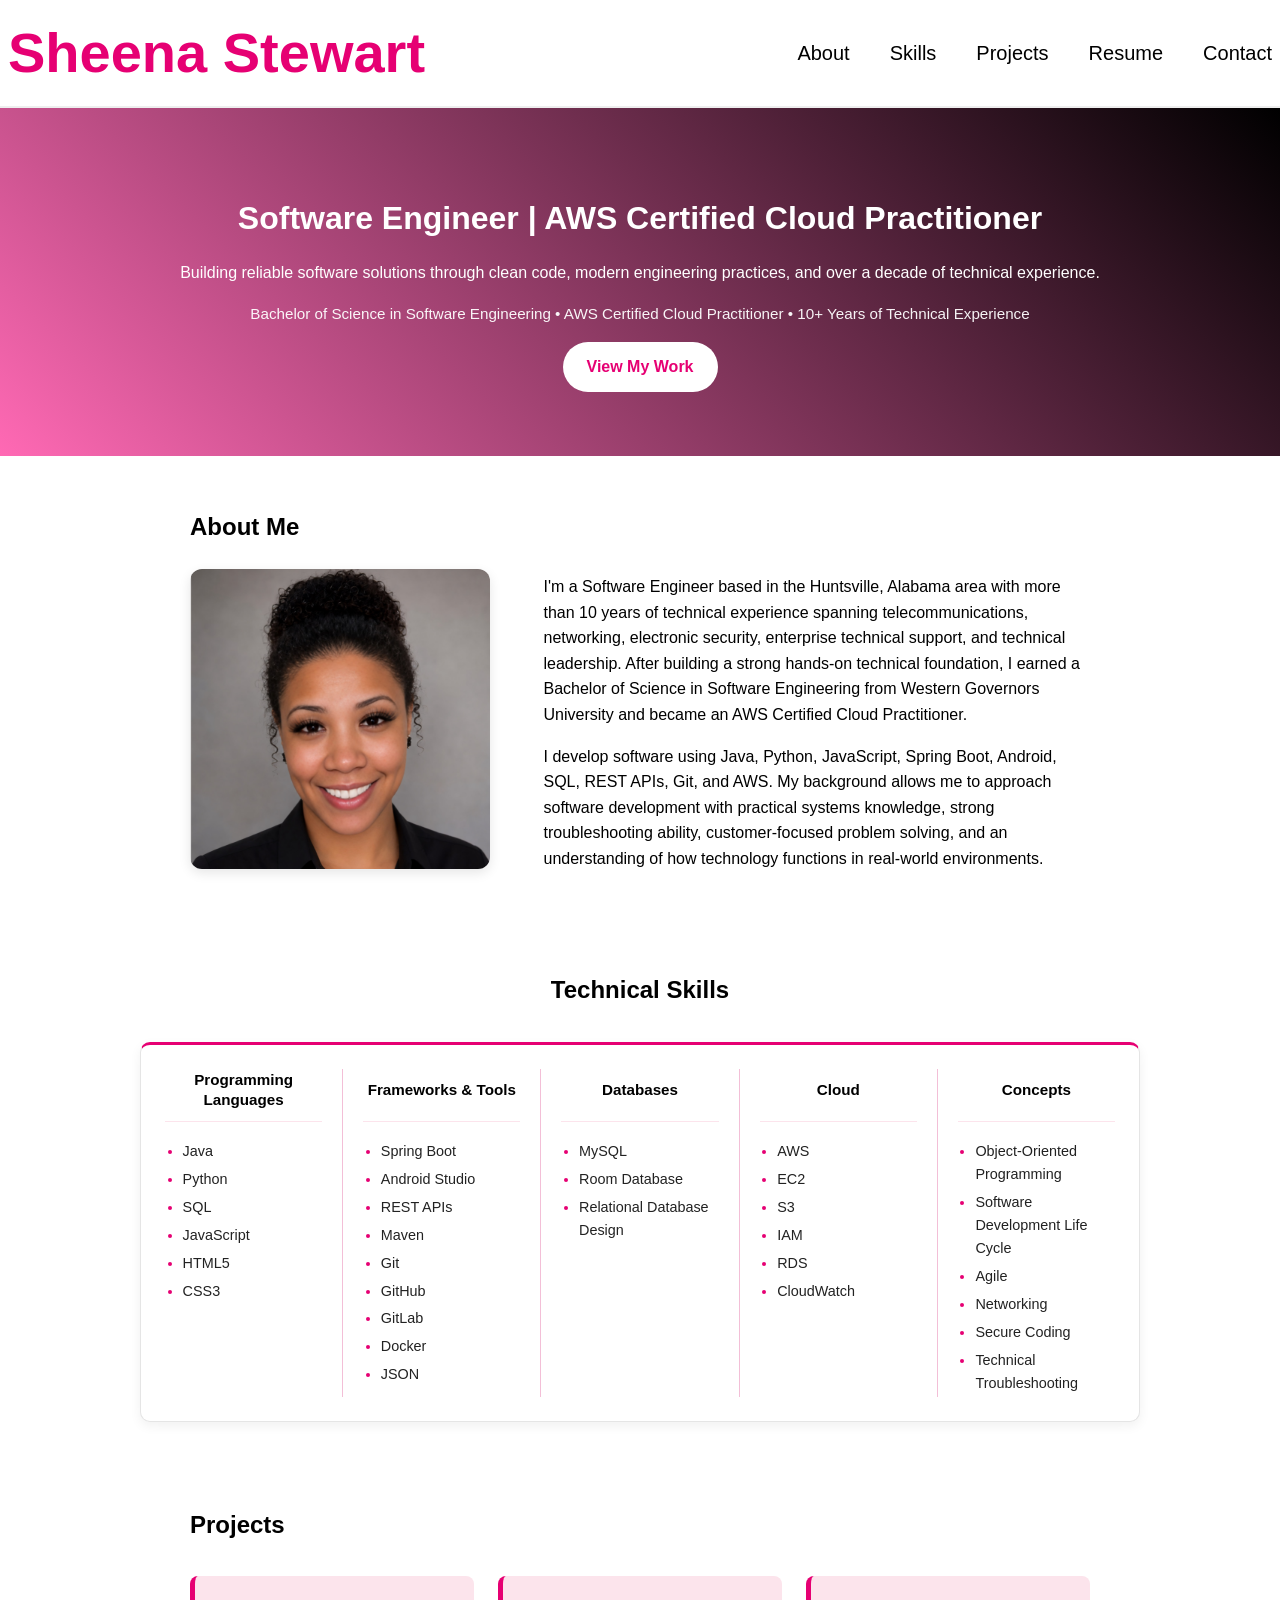
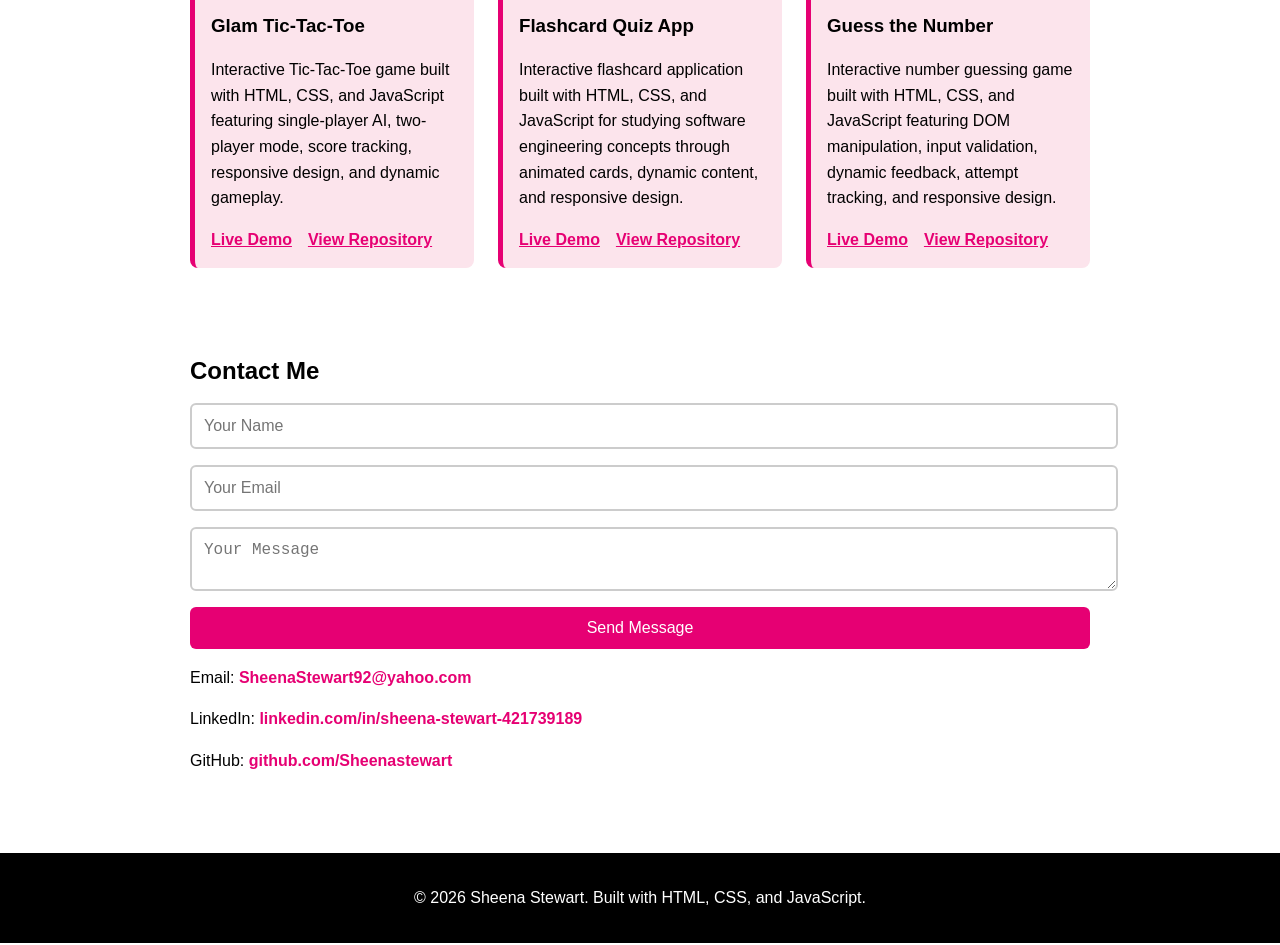
==== index.html @ df0accf9 "Revert "Open project demos in an on-page modal so visitors stay on the portfolio." This reverts comm" ====
<!DOCTYPE html>
<html lang="en">
<head>
  <meta charset="UTF-8" />
  <meta name="viewport" content="width=device-width, initial-scale=1.0" />
  <title>Sheena Stewart | Software Engineer</title>
  <meta name="description" content="Software Engineer and AWS Certified Cloud Practitioner with over 10 years of technical experience in telecommunications, networking, electronic security, enterprise technical support, and software development." />
  <link rel="stylesheet" href="style.css" />
</head>
<body>
  <nav class="navbar">
    <div class="nav-container">
      <div class="nav-logo">Sheena Stewart</div>
      <ul class="nav-links">
        <li><a href="#about">About</a></li>
        <li><a href="#skills">Skills</a></li>
        <li><a href="#projects">Projects</a></li>
        <li><a href="resume.html">Resume</a></li>
        <li><a href="#contact">Contact</a></li>
      </ul>
    </div>
  </nav>

  <header class="hero">
    <h1>Software Engineer | AWS Certified Cloud Practitioner</h1>
    <p>Building reliable software solutions through clean code, modern engineering practices, and over a decade of technical experience.</p>
    <p class="hero-credentials">Bachelor of Science in Software Engineering • AWS Certified Cloud Practitioner • 10+ Years of Technical Experience</p>
    <a href="#projects" class="btn">View My Work</a>
  </header>

  <section class="about" id="about">
    <h2>About Me</h2>
    <div class="about-container">
      <div class="about-text">
        <p>I'm a Software Engineer based in the Huntsville, Alabama area with more than 10 years of technical experience spanning telecommunications, networking, electronic security, enterprise technical support, and technical leadership. After building a strong hands-on technical foundation, I earned a Bachelor of Science in Software Engineering from Western Governors University and became an AWS Certified Cloud Practitioner.</p>
        <p>I develop software using Java, Python, JavaScript, Spring Boot, Android, SQL, REST APIs, Git, and AWS. My background allows me to approach software development with practical systems knowledge, strong troubleshooting ability, customer-focused problem solving, and an understanding of how technology functions in real-world environments.</p>
      </div>
      <div class="about-photo">
        <img src="pic.png" alt="Photo of Sheena Stewart">
      </div>
    </div>
  </section>

  <section class="skills" id="skills">
    <h2>Technical Skills</h2>
    <div class="skills-container">
      <div class="skills-grid">

        <article class="skill-card">
          <h3>Programming Languages</h3>
          <ul class="skill-list">
            <li>Java</li>
            <li>Python</li>
            <li>SQL</li>
            <li>JavaScript</li>
            <li>HTML5</li>
            <li>CSS3</li>
          </ul>
        </article>

        <article class="skill-card">
          <h3>Frameworks &amp; Tools</h3>
          <ul class="skill-list">
            <li>Spring Boot</li>
            <li>Android Studio</li>
            <li>REST APIs</li>
            <li>Maven</li>
            <li>Git</li>
            <li>GitHub</li>
            <li>GitLab</li>
            <li>Docker</li>
            <li>JSON</li>
          </ul>
        </article>

        <article class="skill-card">
          <h3>Databases</h3>
          <ul class="skill-list">
            <li>MySQL</li>
            <li>Room Database</li>
            <li>Relational Database Design</li>
          </ul>
        </article>

        <article class="skill-card">
          <h3>Cloud</h3>
          <ul class="skill-list">
            <li>AWS</li>
            <li>EC2</li>
            <li>S3</li>
            <li>IAM</li>
            <li>RDS</li>
            <li>CloudWatch</li>
          </ul>
        </article>

        <article class="skill-card">
          <h3>Concepts</h3>
          <ul class="skill-list">
            <li>Object-Oriented Programming</li>
            <li>Software Development Life Cycle</li>
            <li>Agile</li>
            <li>Networking</li>
            <li>Secure Coding</li>
            <li>Technical Troubleshooting</li>
          </ul>
        </article>

      </div>
    </div>
  </section>

  <section class="projects" id="projects">
    <h2>Projects</h2>
    <div class="project-grid">

      <div class="project">
        <h3>Glam Tic-Tac-Toe</h3>
        <p>Interactive Tic-Tac-Toe game built with HTML, CSS, and JavaScript featuring single-player AI, two-player mode, score tracking, responsive design, and dynamic gameplay.</p>
        <div class="project-links">
          <a href="demos/glam-tic-tac-toe/">Live Demo</a>
          <a href="https://github.com/Sheenastewart/glam-tic-tac-toe" target="_blank" rel="noopener noreferrer">View Repository</a>
        </div>
      </div>

      <div class="project">
        <h3>Flashcard Quiz App</h3>
        <p>Interactive flashcard application built with HTML, CSS, and JavaScript for studying software engineering concepts through animated cards, dynamic content, and responsive design.</p>
        <div class="project-links">
          <a href="demos/flashcard-quiz/">Live Demo</a>
          <a href="https://github.com/Sheenastewart/flashcard-quiz" target="_blank" rel="noopener noreferrer">View Repository</a>
        </div>
      </div>

      <div class="project">
        <h3>Guess the Number</h3>
        <p>Interactive number guessing game built with HTML, CSS, and JavaScript featuring DOM manipulation, input validation, dynamic feedback, attempt tracking, and responsive design.</p>
        <div class="project-links">
          <a href="demos/guess-the-number/">Live Demo</a>
          <a href="https://github.com/Sheenastewart/guess-the-number" target="_blank" rel="noopener noreferrer">View Repository</a>
        </div>
      </div>

    </div>
  </section>

  <section class="contact" id="contact">
    <h2>Contact Me</h2>
    <form id="contact-form" action="https://formspree.io/f/xojgqbgo" method="POST">
      <input type="text" name="name" placeholder="Your Name" required />
      <input type="email" name="email" placeholder="Your Email" required />
      <textarea name="message" placeholder="Your Message" required></textarea>
      <button type="submit">Send Message</button>
    </form>
    <p id="form-status" class="form-status" role="status" aria-live="polite" hidden></p>
    <div class="contact-links">
      <p>Email: <a href="mailto:SheenaStewart92@yahoo.com">SheenaStewart92@yahoo.com</a></p>
      <p>LinkedIn: <a href="https://linkedin.com/in/sheena-stewart-421739189" target="_blank" rel="noopener noreferrer">linkedin.com/in/sheena-stewart-421739189</a></p>
      <p>GitHub: <a href="https://github.com/Sheenastewart" target="_blank" rel="noopener noreferrer">github.com/Sheenastewart</a></p>
    </div>
  </section>

  <footer>
    <p>&copy; 2026 Sheena Stewart. Built with HTML, CSS, and JavaScript.</p>
  </footer>

  <script src="main.js"></script>
</body>
</html>
---- style.css ----
/* Base Styles */
body {
  margin: 0;
  font-family: 'Segoe UI', sans-serif;
  background-color: #fff;
  color: #000;
  line-height: 1.6;
  scroll-behavior: smooth;
}

h1, h2, h3 {
  margin-bottom: 0.5em;
}

p {
  margin-bottom: 1em;
}

section {
  padding: 2rem 1rem;
  max-width: 900px;
  margin: auto;
}

/* Scroll Reveal Animation */
.reveal {
  opacity: 0;
  transform: translateY(20px);
  transition: opacity 0.6s ease-out, transform 0.6s ease-out;
}

.visible {
  opacity: 1;
  transform: translateY(0);
}

/* Navigation */
.navbar {
  background-color: #fff;
  border-bottom: 2px solid #eee;
  position: sticky;
  top: 0;
  z-index: 1000;
}

.nav-container {
  max-width: 1100px;
  margin: auto;
  display: flex;
  justify-content: space-between;
  align-items: center;
  padding: 1rem;
}

.nav-logo {
  font-weight: bold;
  color: #e60073;
  font-size: 2rem;
}

.nav-links {
  list-style: none;
  display: flex;
  gap: 1.5rem;
}

.nav-links a {
  text-decoration: none;
  color: #000;
  font-weight: 500;
  transition: color 0.3s;
}

.nav-links a:hover {
  color: #e60073;
}
@media (min-width: 1200px) {
  .nav-logo {
    font-size: 3.5rem;
  }

  .nav-links a {
    font-size: 1.25rem;
  }

  .nav-container {
    padding: 0.5rem;
    max-width: 1400px;
  }

  .nav-links {
    gap: 2.5rem;
  }
}


/* Hero Section */
.hero {
  background: linear-gradient(45deg, #ff69b4, #000);
  color: #fff;
  padding: 4rem 1rem;
  text-align: center;
}

.hero h1 {
  font-size: 2rem;
  margin-bottom: 1rem;
}

.hero .btn {
  display: inline-block;
  margin-top: 1rem;
  background: #fff;
  color: #e60073;
  padding: 0.75rem 1.5rem;
  border-radius: 30px;
  text-decoration: none;
  font-weight: bold;
  transition: background-color 0.3s ease;
}

.hero .btn:hover {
  background: #ffe6f0;
}

.hero-credentials {
  font-size: 0.95rem;
  opacity: 0.95;
  margin-top: 0.5rem;
  margin-bottom: 0;
}

/* Project Section */
.project-grid {
  display: grid;
  grid-template-columns: repeat(auto-fit, minmax(250px, 1fr));
  gap: 1.5rem;
  margin-top: 2rem;
}

.project {
  background-color: #fce4ec;
  border-left: 5px solid #e60073;
  padding: 1rem;
  border-radius: 8px;
  transition: transform 0.3s ease, box-shadow 0.3s ease;
}

.project:hover {
  transform: translateY(-5px);
  box-shadow: 0 8px 20px rgba(230, 0, 115, 0.2);
}

.project-links {
  display: flex;
  flex-wrap: wrap;
  gap: 1rem;
  margin-top: 0.75rem;
}

.project-links a {
  display: inline-block;
  color: #e60073;
  font-weight: bold;
}

@media (max-width: 768px) {
  .project-grid {
    display: flex;
    flex-direction: column;
    align-items: center;
  }

  .project {
    width: 90%;
    max-width: 350px;
    text-align: center;
    align-items: center;
  }

  .project-links {
    justify-content: center;
  }
}



/* Skills Section */
.skills {
  max-width: 1000px;
  margin: 0 auto;
  text-align: center;
}

.skills-container {
  background: #fff;
  border: 1px solid #e5e5e5;
  border-top: 3px solid #e60073;
  border-radius: 10px;
  padding: 1.5rem;
  box-shadow: 0 4px 12px rgba(0, 0, 0, 0.06);
  margin-top: 2rem;
}

.skills-grid {
  display: flex;
  flex-wrap: nowrap;
  justify-content: center;
  align-items: stretch;
  gap: 0;
}

.skill-card {
  flex: 1;
  min-width: 0;
  display: flex;
  flex-direction: column;
  align-items: stretch;
  padding: 0 1.25rem;
  border-right: 1px solid #f3bfd7;
}

.skill-card:first-child {
  padding-left: 0;
}

.skill-card:last-child {
  border-right: none;
  padding-right: 0;
}

.skill-card h3 {
  text-align: center;
  margin-top: 0;
  margin-bottom: 0.75rem;
  padding-bottom: 0.65rem;
  border-bottom: 1px solid #fce4ec;
  color: #000;
  font-size: 0.95rem;
  font-weight: 600;
  min-height: 2.75em;
  display: flex;
  align-items: center;
  justify-content: center;
  line-height: 1.3;
}

.skill-list {
  list-style: disc;
  text-align: left;
  margin: 0;
  padding-left: 1.1rem;
  padding-top: 0.25rem;
}

.skill-list li {
  color: #222;
  font-size: 0.9rem;
  padding: 0.15rem 0;
}

.skill-list li::marker {
  color: #e60073;
}

@media (max-width: 900px) {
  .skills-grid {
    flex-wrap: wrap;
    justify-content: center;
    gap: 1.25rem 0;
  }

  .skill-card {
    flex: 1 1 calc(33.333% - 1rem);
    min-width: 140px;
    padding: 0 1rem;
    border-right: none;
    border-bottom: none;
  }

  .skill-card:not(:nth-child(3n)) {
    border-right: 1px solid #f3bfd7;
  }

  .skill-card:nth-child(3n) {
    padding-right: 0;
  }

  .skill-card:nth-child(3n + 1) {
    padding-left: 0;
  }

  .skill-card:last-child {
    border-right: none;
    padding-right: 0;
  }
}

@media (max-width: 600px) {
  .skills-container {
    padding: 1.25rem;
  }

  .skill-card {
    flex: 1 1 calc(50% - 0.75rem);
    border-right: none;
  }

  .skill-card:nth-child(odd) {
    padding-left: 0;
    border-right: 1px solid #f3bfd7;
  }

  .skill-card:nth-child(even) {
    padding-right: 0;
  }

  .skill-card:last-child {
    border-right: none;
  }
}

@media (max-width: 420px) {
  .skills-grid {
    flex-direction: column;
    align-items: center;
    gap: 1.5rem;
  }

  .skill-card {
    flex: 1 1 100%;
    width: 100%;
    max-width: 260px;
    padding: 0 0 1.25rem;
    border-right: none;
    border-bottom: 1px solid #f3bfd7;
  }

  .skill-card:last-child {
    padding-bottom: 0;
    border-bottom: none;
  }
}

/* Contact Form */
form {
  display: flex;
  flex-direction: column;
  gap: 1rem;
}

input, textarea {
  padding: 0.75rem;
  border: 2px solid #ccc;
  border-radius: 6px;
  font-size: 1rem;
  width: 100%;
}

button[type="submit"] {
  background: #e60073;
  color: #fff;
  padding: 0.75rem;
  border: none;
  border-radius: 6px;
  font-size: 1rem;
  cursor: pointer;
  transition: background-color 0.3s ease;
}

button[type="submit"]:hover {
  background: #cc005f;
}

.form-status {
  margin-top: 1rem;
  padding: 0.75rem;
  border-radius: 6px;
  text-align: center;
}

.form-status--success {
  background: #fff0f5;
  border: 1px solid #f3bfd7;
  color: #222;
}

.form-status--error {
  background: #fff5f5;
  border: 1px solid #e60073;
  color: #222;
}

.contact-links a,
.resume-links a {
  color: #e60073;
  font-weight: bold;
  text-decoration: none;
}

.contact-links a:hover,
.resume-links a:hover {
  text-decoration: underline;
}

.resume-links {
  margin-top: 2rem;
}

.resume-date {
  color: #666;
  font-style: italic;
  margin-top: -0.25rem;
}

.resume-skills p {
  margin-bottom: 0.5rem;
}

/* Footer */
footer {
  background: #000;
  color: #fff;
  text-align: center;
  padding: 1rem;
  margin-top: 2rem;
}

/* About Section */
.about-container {
  display: flex;
  flex-wrap: wrap;
  gap: 2rem;
  align-items: center;
  justify-content: space-between;
}

.about-text {
  order: 2;
  flex: 1 1 60%;
  min-width: 250px;
}

.about-photo {
  order: 1;
  flex: 1 1 35%;
  min-width: 200px;
}

.about-photo img {
  width: 100%;
  max-width: 300px;
  aspect-ratio: 1 / 1;
  object-fit: cover;
  object-position: center top;
  border-radius: 12px;
  box-shadow: 0 4px 12px rgba(0, 0, 0, 0.1);
}

/* for last my picture to center*/

@media (max-width: 768px) {
  .about-container {
    flex-direction: column;
    align-items: center;
    text-align: center;
  }

  .about-photo,
  .about-text {
    order: unset;
    flex: 1 1 100%;
    min-width: auto;
  }

  .about-photo img {
    margin: 0 auto;
  }
}

/* for last project to center*/

@media (max-width: 768px) {
  .project {
    display: flex;
    flex-direction: column;
    align-items: center;
    text-align: center;
  }

  .project-links {
    margin-top: 1rem;
  }
}

/* Resume Section */
.resume {
  background-color: #fff0f5;
  border: 2px solid #e60073;
  border-radius: 10px;
  padding: 2rem;
  margin: 2rem auto;
  max-width: 900px;
  box-shadow: 0 0 10px rgba(230, 0, 115, 0.2);
}

.resume h1 {
  font-size: 2rem;
  color: #e60073;
  margin-bottom: 0.5rem;
  text-align: center;
}

.resume h2 {
  color: #000;
  border-bottom: 2px solid #e60073;
  padding-bottom: 0.25rem;
  margin-top: 2rem;
}

.resume h3 {
  color: #333;
  margin-top: 1.5rem;
}

.resume p, .resume ul {
  font-size: 1rem;
}

.resume ul {
  padding-left: 1.5rem;
  margin-top: 0.5rem;
}

.resume .btn {
  display: inline-block;
  margin-top: 1rem;
  background: #e60073;
  color: #fff;
  padding: 0.75rem 1.5rem;
  border-radius: 30px;
  text-decoration: none;
  font-weight: bold;
  transition: background-color 0.3s ease;
}

.resume .btn:hover {
  background: #cc005f;
}
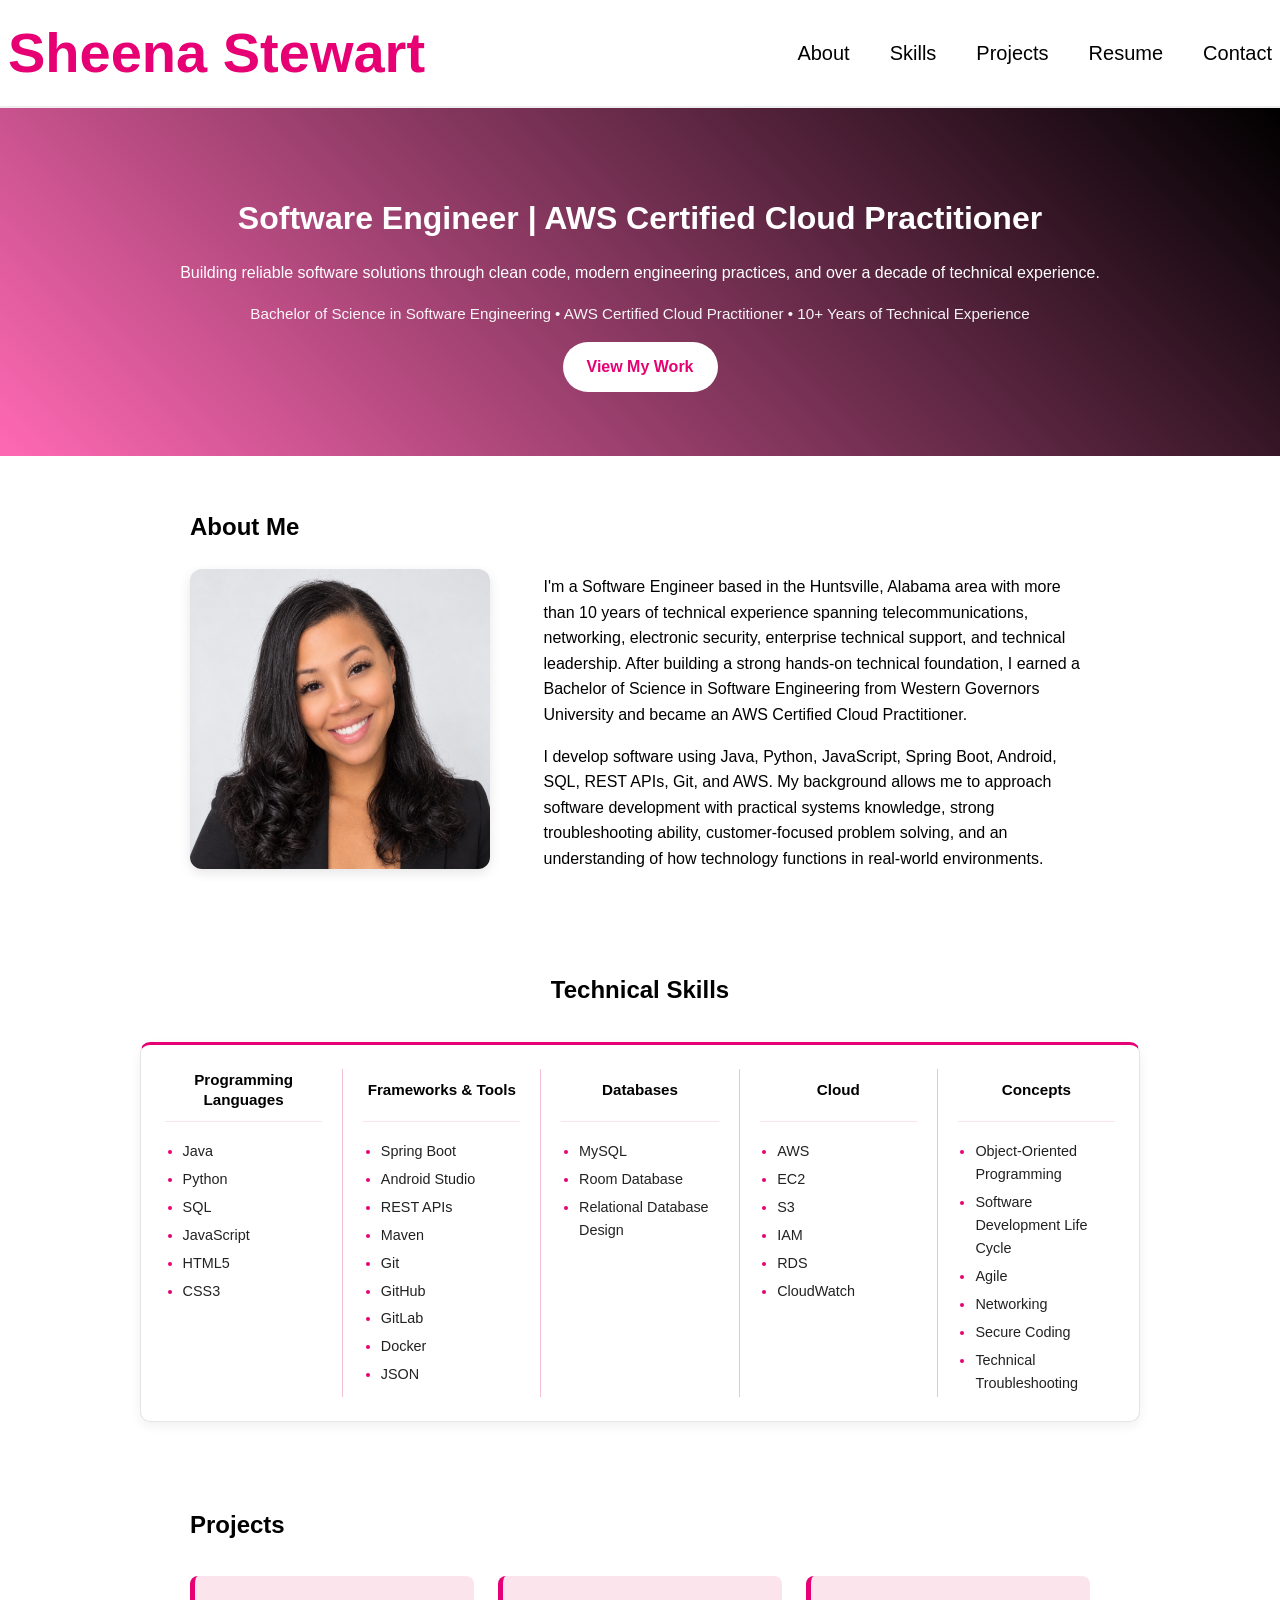
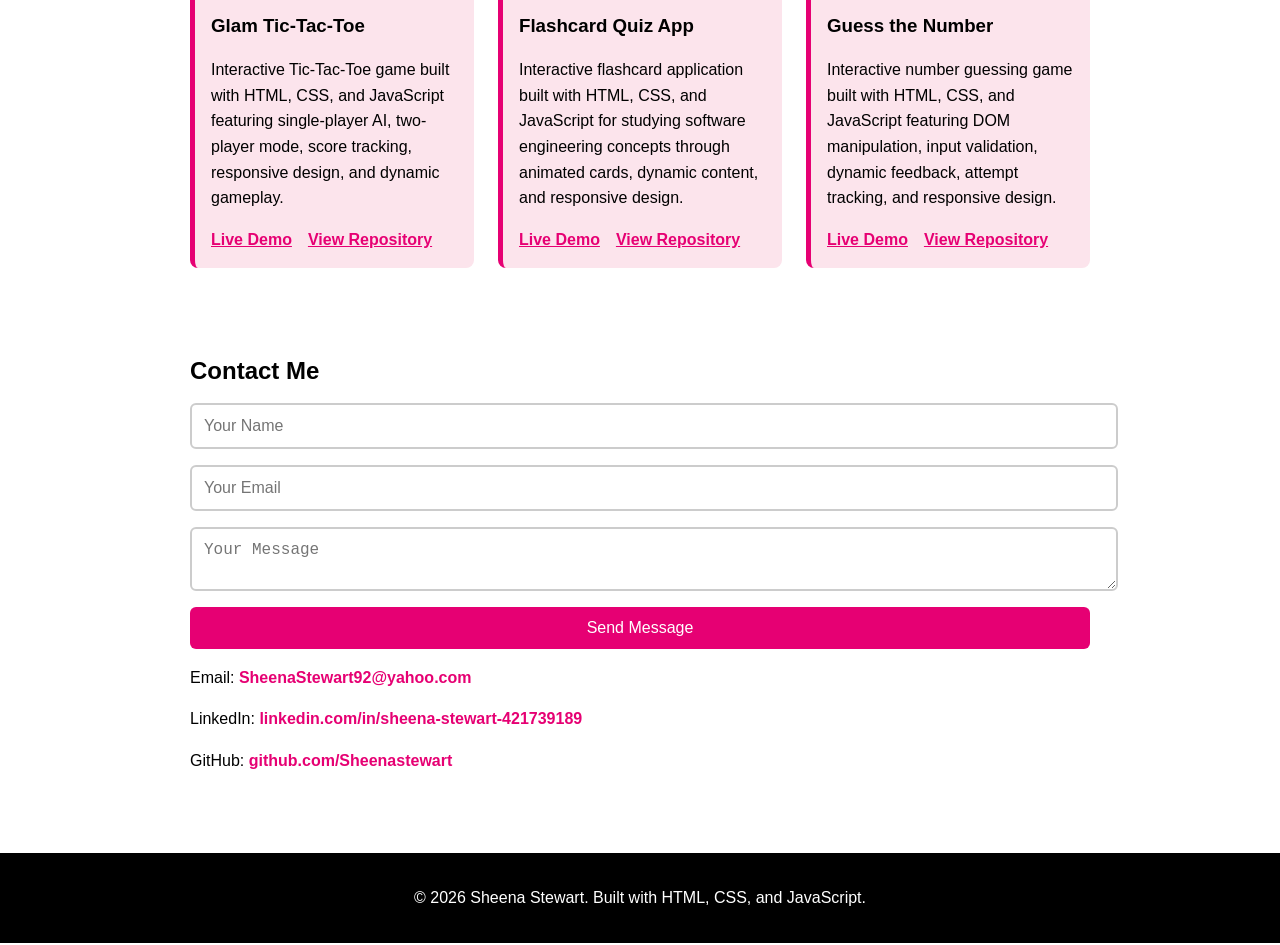
==== commit 11587b4e: "Update professional headshot and public resume Co-authored-by: Cursor <cursoragent@cursor.com>" ====
--- a/index.html
+++ b/index.html
@@ -36,7 +36,7 @@
         <p>I develop software using Java, Python, JavaScript, Spring Boot, Android, SQL, REST APIs, Git, and AWS. My background allows me to approach software development with practical systems knowledge, strong troubleshooting ability, customer-focused problem solving, and an understanding of how technology functions in real-world environments.</p>
       </div>
       <div class="about-photo">
-        <img src="pic.png" alt="Photo of Sheena Stewart">
+        <img src="assets/images/headshot-2026.jpg" alt="Photo of Sheena Stewart">
       </div>
     </div>
   </section>
--- a/style.css
+++ b/style.css
@@ -342,6 +342,61 @@
   }
 }
 
+@media (max-width: 768px) {
+  .nav-container {
+    flex-direction: column;
+    align-items: center;
+    gap: 0.75rem;
+    padding: 0.75rem 1rem;
+  }
+
+  .nav-logo {
+    text-align: center;
+  }
+
+  .nav-links {
+    flex-wrap: wrap;
+    justify-content: center;
+    gap: 0.75rem 1.25rem;
+  }
+
+  .skills-grid {
+    flex-direction: column;
+    align-items: stretch;
+    flex-wrap: nowrap;
+    gap: 0;
+  }
+
+  .skill-card {
+    flex: none;
+    width: 100%;
+    max-width: none;
+    min-width: 0;
+    padding: 0 0 1.25rem;
+    border-right: none;
+    border-bottom: 1px solid #f3bfd7;
+  }
+
+  .skill-card:nth-child(odd),
+  .skill-card:nth-child(even),
+  .skill-card:not(:nth-child(3n)),
+  .skill-card:nth-child(3n),
+  .skill-card:nth-child(3n + 1) {
+    padding-left: 0;
+    padding-right: 0;
+    border-right: none;
+  }
+
+  .skill-card:last-child {
+    padding-bottom: 0;
+    border-bottom: none;
+  }
+
+  .skill-card h3 {
+    min-height: auto;
+  }
+}
+
 /* Contact Form */
 form {
   display: flex;
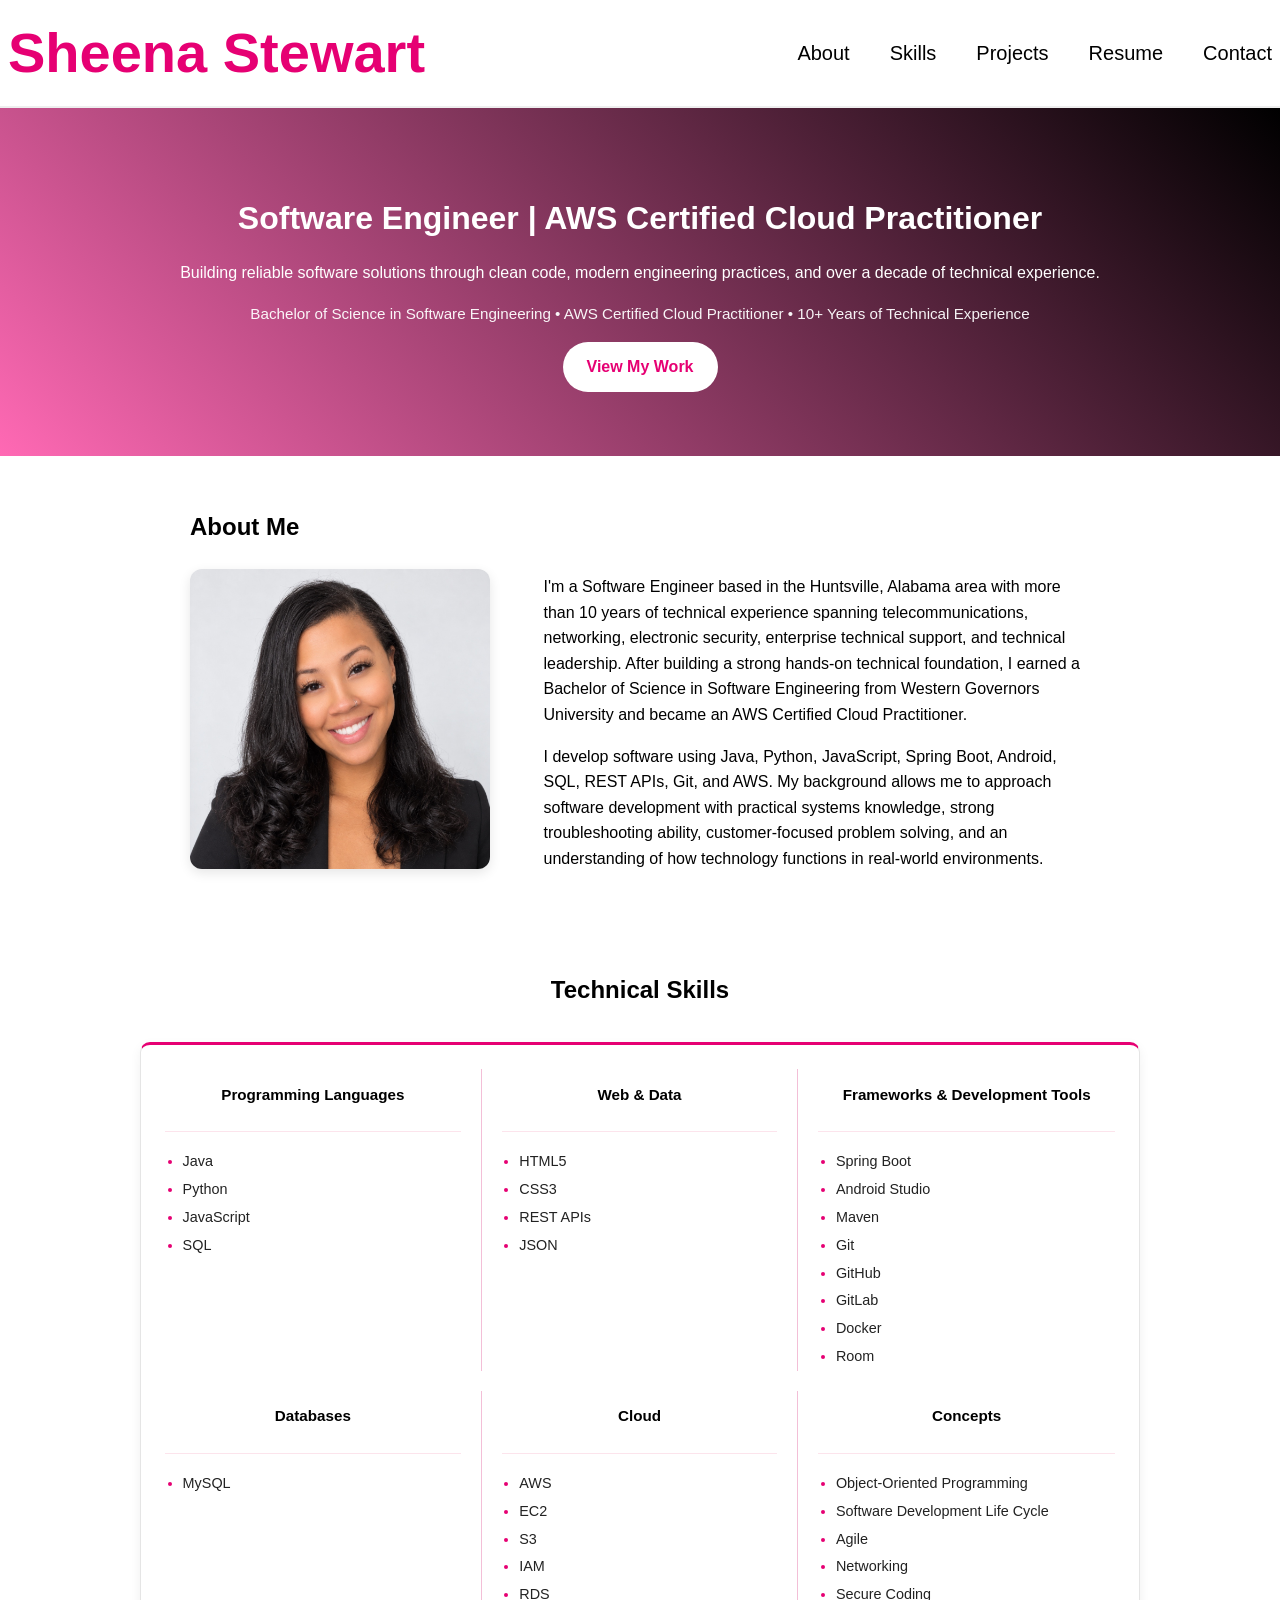
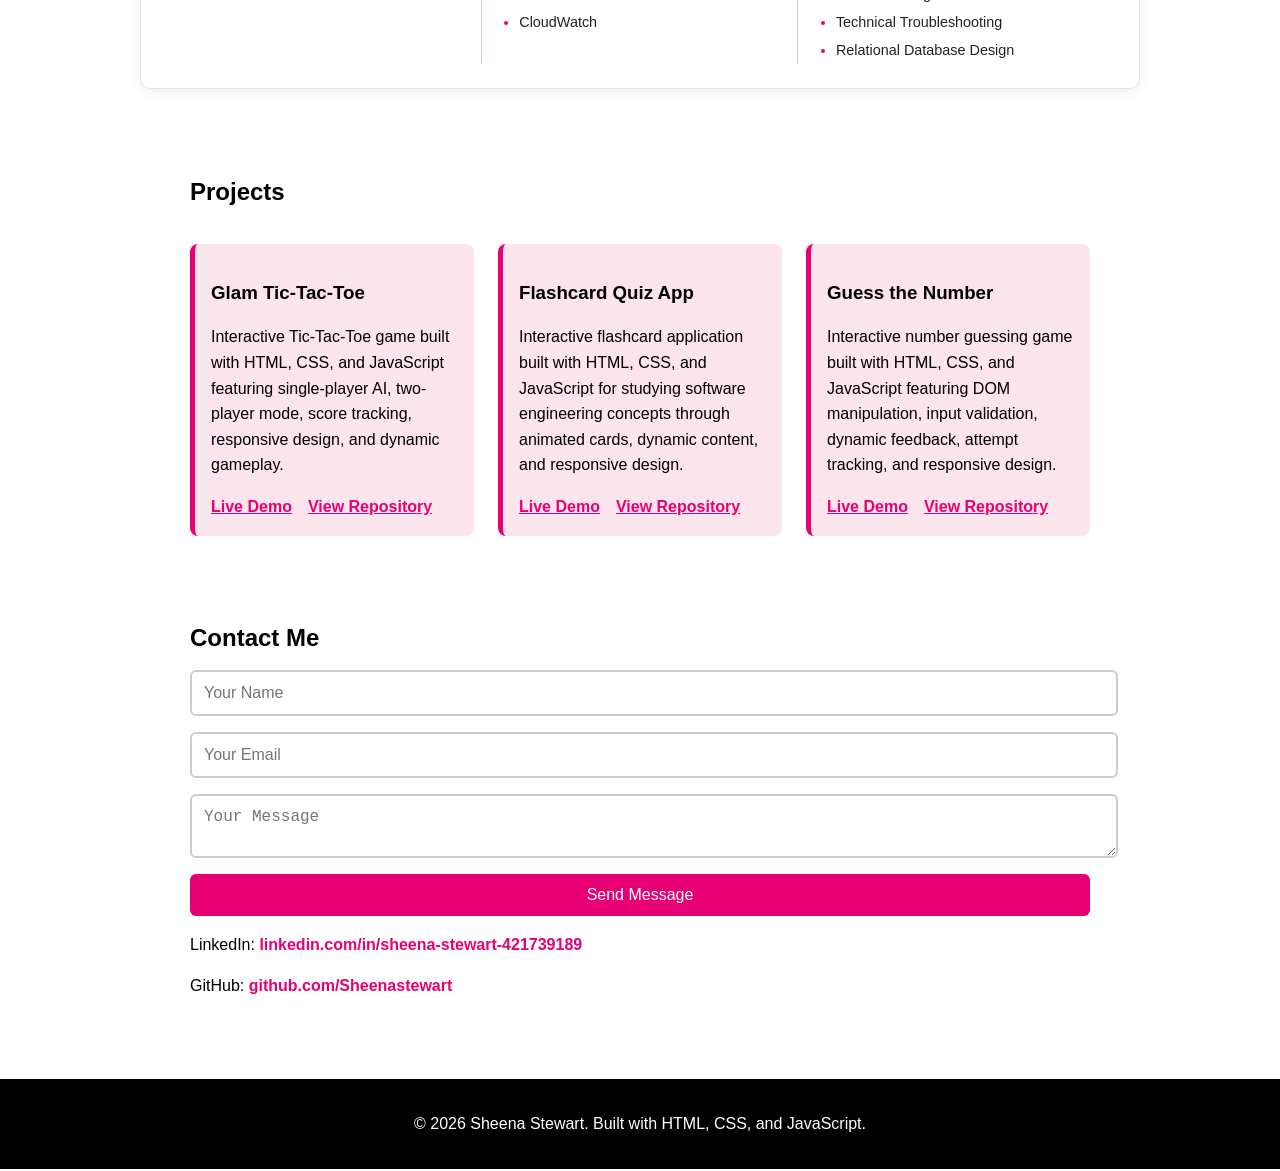
==== commit 88fe64ba: "Clean up contact section and skills categories Co-authored-by: Cursor <cursoragent@cursor.com>" ====
--- a/index.html
+++ b/index.html
@@ -51,25 +51,32 @@
           <ul class="skill-list">
             <li>Java</li>
             <li>Python</li>
+            <li>JavaScript</li>
             <li>SQL</li>
-            <li>JavaScript</li>
-            <li>HTML5</li>
-            <li>CSS3</li>
           </ul>
         </article>
 
         <article class="skill-card">
-          <h3>Frameworks &amp; Tools</h3>
+          <h3>Web &amp; Data</h3>
+          <ul class="skill-list">
+            <li>HTML5</li>
+            <li>CSS3</li>
+            <li>REST APIs</li>
+            <li>JSON</li>
+          </ul>
+        </article>
+
+        <article class="skill-card">
+          <h3>Frameworks &amp; Development Tools</h3>
           <ul class="skill-list">
             <li>Spring Boot</li>
             <li>Android Studio</li>
-            <li>REST APIs</li>
             <li>Maven</li>
             <li>Git</li>
             <li>GitHub</li>
             <li>GitLab</li>
             <li>Docker</li>
-            <li>JSON</li>
+            <li>Room</li>
           </ul>
         </article>
 
@@ -77,8 +84,6 @@
           <h3>Databases</h3>
           <ul class="skill-list">
             <li>MySQL</li>
-            <li>Room Database</li>
-            <li>Relational Database Design</li>
           </ul>
         </article>
 
@@ -103,6 +108,7 @@
             <li>Networking</li>
             <li>Secure Coding</li>
             <li>Technical Troubleshooting</li>
+            <li>Relational Database Design</li>
           </ul>
         </article>
 
@@ -154,7 +160,6 @@
     </form>
     <p id="form-status" class="form-status" role="status" aria-live="polite" hidden></p>
     <div class="contact-links">
-      <p>Email: <a href="mailto:SheenaStewart92@yahoo.com">SheenaStewart92@yahoo.com</a></p>
       <p>LinkedIn: <a href="https://linkedin.com/in/sheena-stewart-421739189" target="_blank" rel="noopener noreferrer">linkedin.com/in/sheena-stewart-421739189</a></p>
       <p>GitHub: <a href="https://github.com/Sheenastewart" target="_blank" rel="noopener noreferrer">github.com/Sheenastewart</a></p>
     </div>
--- a/style.css
+++ b/style.css
@@ -204,24 +204,38 @@
 
 .skills-grid {
   display: flex;
-  flex-wrap: nowrap;
+  flex-wrap: wrap;
   justify-content: center;
   align-items: stretch;
-  gap: 0;
+  gap: 1.25rem 0;
 }
 
 .skill-card {
-  flex: 1;
+  box-sizing: border-box;
+  flex: 1 1 33.333%;
+  max-width: 33.333%;
   min-width: 0;
   display: flex;
   flex-direction: column;
   align-items: stretch;
   padding: 0 1.25rem;
+  border-right: none;
+}
+
+.skill-card:not(:nth-child(3n)) {
   border-right: 1px solid #f3bfd7;
 }
 
 .skill-card:first-child {
   padding-left: 0;
+}
+
+.skill-card:nth-child(3n + 1) {
+  padding-left: 0;
+}
+
+.skill-card:nth-child(3n) {
+  padding-right: 0;
 }
 
 .skill-card:last-child {
@@ -238,7 +252,7 @@
   color: #000;
   font-size: 0.95rem;
   font-weight: 600;
-  min-height: 2.75em;
+  min-height: 3.4em;
   display: flex;
   align-items: center;
   justify-content: center;
@@ -271,8 +285,10 @@
   }
 
   .skill-card {
-    flex: 1 1 calc(33.333% - 1rem);
-    min-width: 140px;
+    box-sizing: border-box;
+    flex: 1 1 33.333%;
+    max-width: 33.333%;
+    min-width: 0;
     padding: 0 1rem;
     border-right: none;
     border-bottom: none;
@@ -302,7 +318,8 @@
   }
 
   .skill-card {
-    flex: 1 1 calc(50% - 0.75rem);
+    flex: 1 1 50%;
+    max-width: 50%;
     border-right: none;
   }
 
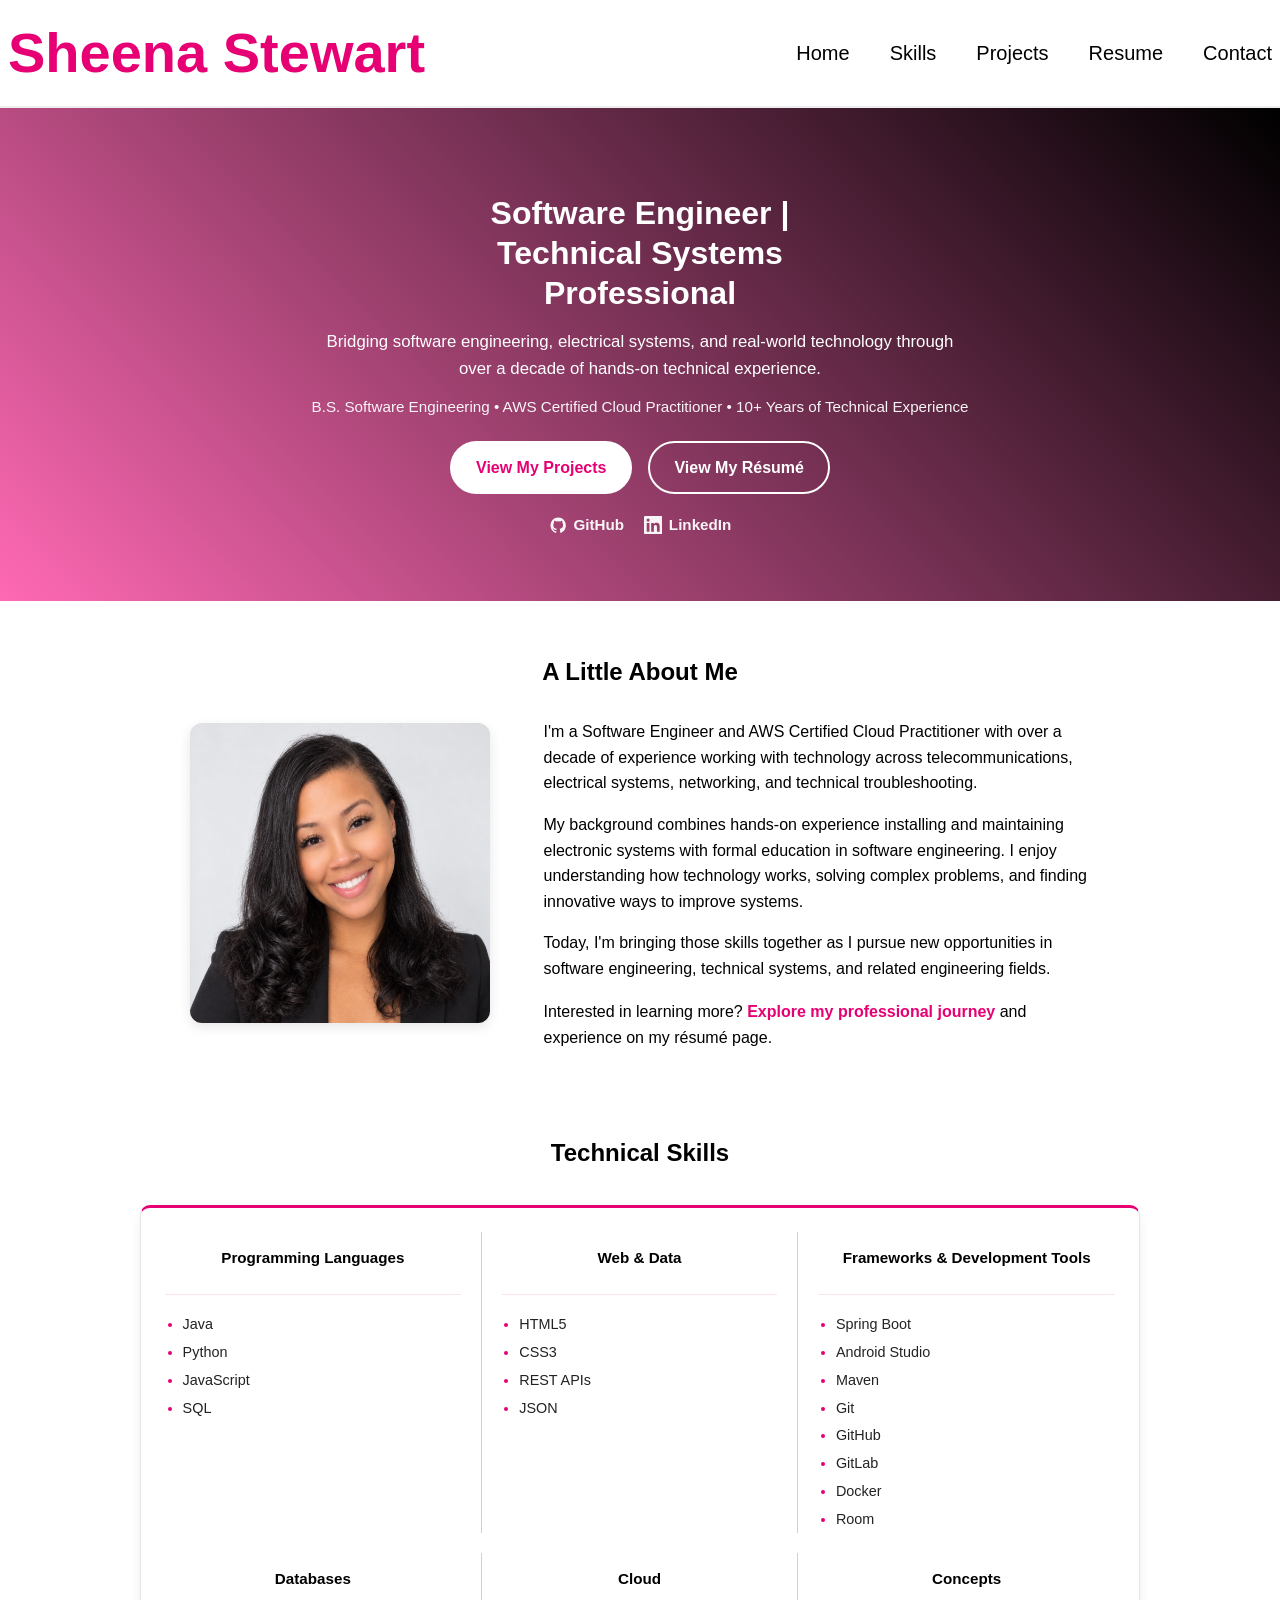
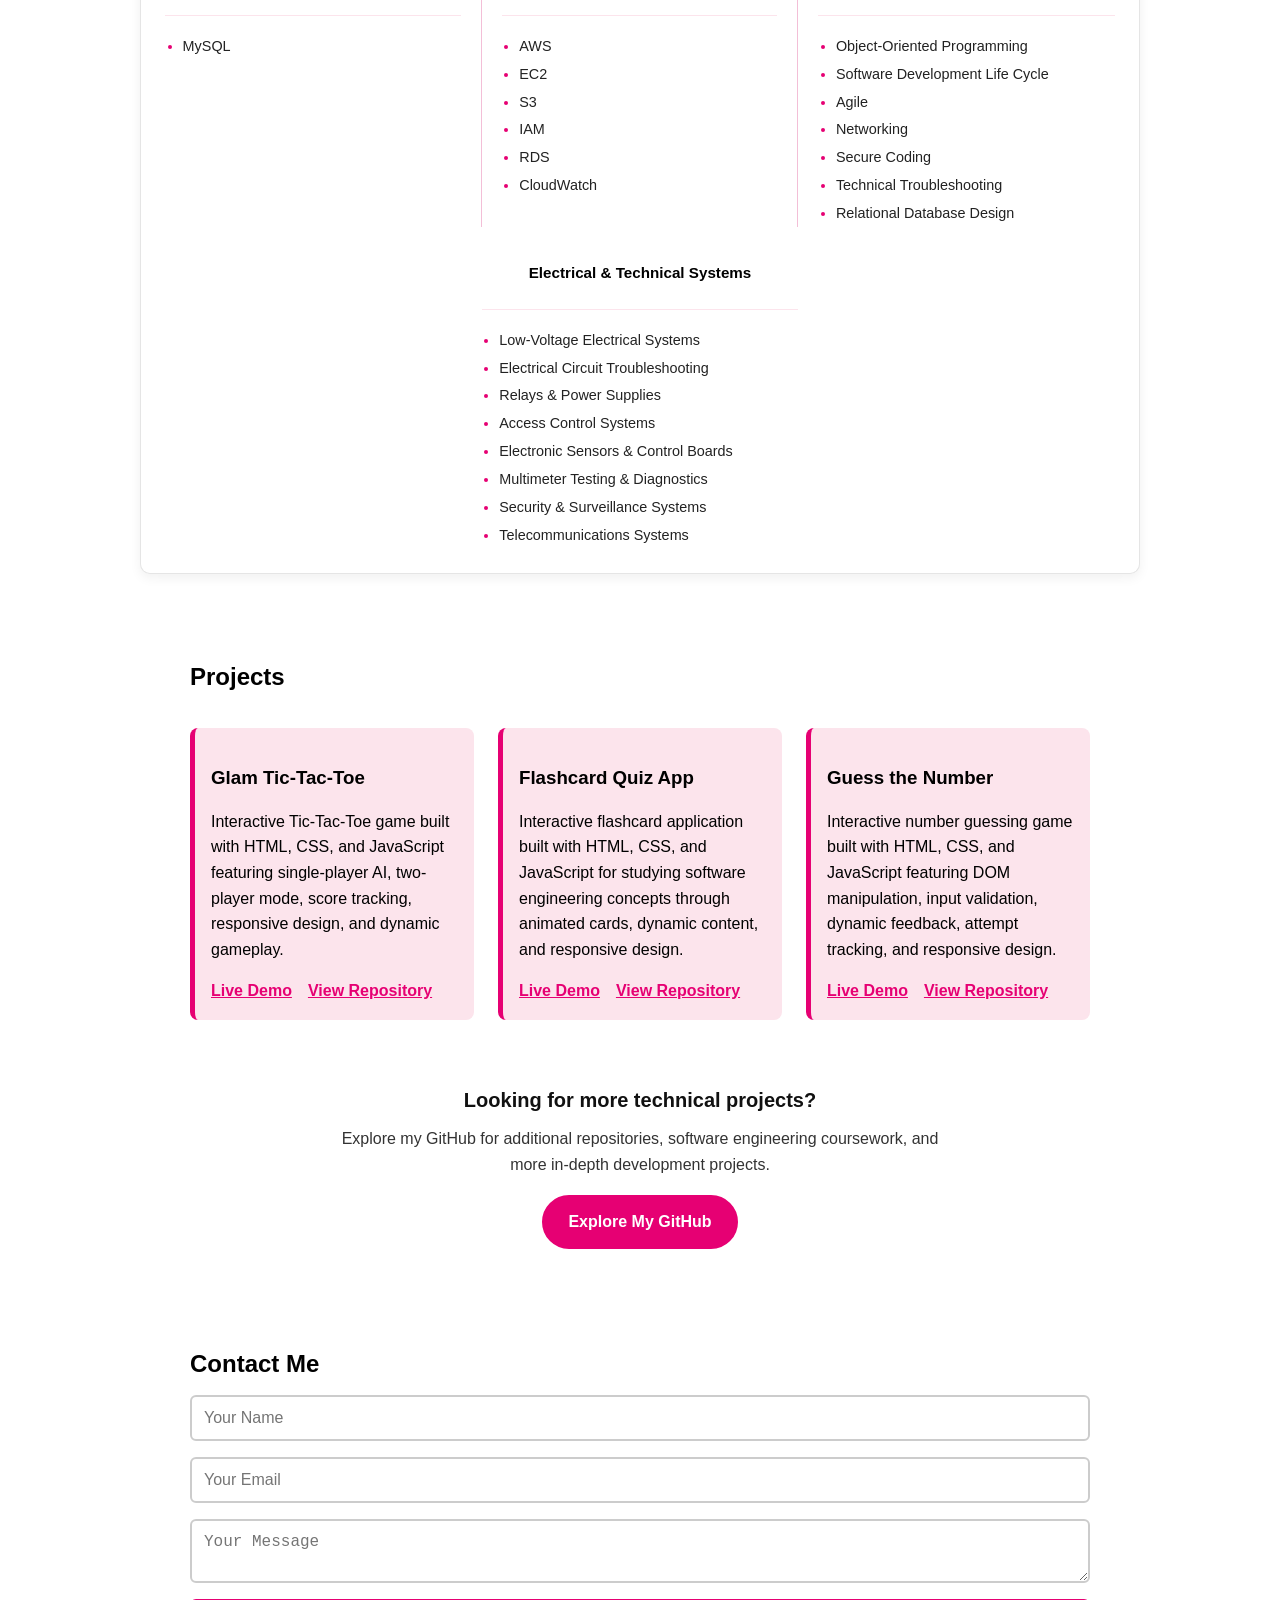
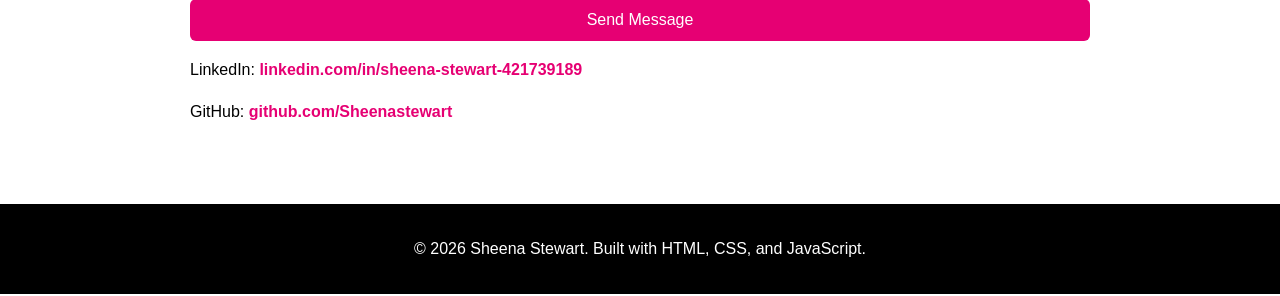
==== commit 09fc19d8: "Refine homepage intro, navigation, skills, and GitHub CTA. Co-authored-by: Cursor <cursoragent@curso" ====
--- a/index.html
+++ b/index.html
@@ -3,16 +3,16 @@
 <head>
   <meta charset="UTF-8" />
   <meta name="viewport" content="width=device-width, initial-scale=1.0" />
-  <title>Sheena Stewart | Software Engineer</title>
-  <meta name="description" content="Software Engineer and AWS Certified Cloud Practitioner with over 10 years of technical experience in telecommunications, networking, electronic security, enterprise technical support, and software development." />
+  <title>Sheena Stewart | Software Engineer &amp; Technical Systems Professional</title>
+  <meta name="description" content="Explore the portfolio of Sheena Stewart, a Software Engineer and AWS Certified Cloud Practitioner with over 10 years of experience in electrical systems, telecommunications, technical troubleshooting, and software development." />
   <link rel="stylesheet" href="style.css" />
 </head>
 <body>
   <nav class="navbar">
     <div class="nav-container">
-      <div class="nav-logo">Sheena Stewart</div>
+      <a class="nav-logo" href="index.html">Sheena Stewart</a>
       <ul class="nav-links">
-        <li><a href="#about">About</a></li>
+        <li><a href="index.html">Home</a></li>
         <li><a href="#skills">Skills</a></li>
         <li><a href="#projects">Projects</a></li>
         <li><a href="resume.html">Resume</a></li>
@@ -22,18 +22,41 @@
   </nav>
 
   <header class="hero">
-    <h1>Software Engineer | AWS Certified Cloud Practitioner</h1>
-    <p>Building reliable software solutions through clean code, modern engineering practices, and over a decade of technical experience.</p>
-    <p class="hero-credentials">Bachelor of Science in Software Engineering • AWS Certified Cloud Practitioner • 10+ Years of Technical Experience</p>
-    <a href="#projects" class="btn">View My Work</a>
+    <h1>Software Engineer | Technical Systems Professional</h1>
+    <p class="hero-tagline">Bridging software engineering, electrical systems, and real-world technology through over a decade of hands-on technical experience.</p>
+    <p class="hero-credentials">B.S. Software Engineering • AWS Certified Cloud Practitioner • 10+ Years of Technical Experience</p>
+    <div class="hero-actions">
+      <a href="#projects" class="btn">View My Projects</a>
+      <a href="resume.html" class="btn btn-outline">View My Résumé</a>
+    </div>
+    <div class="hero-social">
+      <a href="https://github.com/Sheenastewart" target="_blank" rel="noopener noreferrer" aria-label="GitHub profile">
+        <svg class="social-icon" viewBox="0 0 24 24" aria-hidden="true" focusable="false">
+          <path fill="currentColor" d="M12 2C6.477 2 2 6.586 2 12.253c0 4.53 2.865 8.372 6.839 9.725.5.094.683-.222.683-.492 0-.243-.01-.99-.014-1.794-2.782.618-3.37-1.37-3.37-1.37-.454-1.18-1.11-1.494-1.11-1.494-.908-.637.069-.624.069-.624 1.004.072 1.532 1.055 1.532 1.055.892 1.566 2.341 1.114 2.91.852.091-.662.35-1.114.636-1.37-2.22-.259-4.555-1.14-4.555-5.073 0-1.12.39-2.037 1.029-2.756-.103-.258-.446-1.302.098-2.714 0 0 .84-.275 2.75 1.052A9.35 9.35 0 0 1 12 6.844a9.35 9.35 0 0 1 2.504.345c1.909-1.327 2.748-1.052 2.748-1.052.546 1.412.203 2.456.1 2.714.64.719 1.028 1.636 1.028 2.756 0 3.943-2.339 4.811-4.566 5.065.359.317.679.942.679 1.9 0 1.372-.012 2.477-.012 2.814 0 .273.18.592.688.491C19.138 20.62 22 16.78 22 12.253 22 6.586 17.523 2 12 2z"/>
+        </svg>
+        <span>GitHub</span>
+      </a>
+      <a href="https://linkedin.com/in/sheena-stewart-421739189" target="_blank" rel="noopener noreferrer" aria-label="LinkedIn profile">
+        <svg class="social-icon" viewBox="0 0 24 24" aria-hidden="true" focusable="false">
+          <path fill="currentColor" d="M20.447 20.452h-3.554v-5.569c0-1.328-.027-3.037-1.852-3.037-1.853 0-2.136 1.445-2.136 2.939v5.667H9.351V9h3.414v1.561h.046c.477-.9 1.637-1.85 3.37-1.85 3.601 0 4.267 2.37 4.267 5.455v6.286zM5.337 7.433a2.062 2.062 0 1 1 0-4.125 2.062 2.062 0 0 1 0 4.125zM7.119 20.452H3.555V9h3.564v11.452zM22.225 0H1.771C.792 0 0 .774 0 1.729v20.542C0 23.227.792 24 1.771 24h20.451C23.2 24 24 23.227 24 22.271V1.729C24 .774 23.2 0 22.222 0h.003z"/>
+        </svg>
+        <span>LinkedIn</span>
+      </a>
+    </div>
   </header>
 
   <section class="about" id="about">
-    <h2>About Me</h2>
+    <h2>A Little About Me</h2>
     <div class="about-container">
       <div class="about-text">
-        <p>I'm a Software Engineer based in the Huntsville, Alabama area with more than 10 years of technical experience spanning telecommunications, networking, electronic security, enterprise technical support, and technical leadership. After building a strong hands-on technical foundation, I earned a Bachelor of Science in Software Engineering from Western Governors University and became an AWS Certified Cloud Practitioner.</p>
-        <p>I develop software using Java, Python, JavaScript, Spring Boot, Android, SQL, REST APIs, Git, and AWS. My background allows me to approach software development with practical systems knowledge, strong troubleshooting ability, customer-focused problem solving, and an understanding of how technology functions in real-world environments.</p>
+        <p>I'm a Software Engineer and AWS Certified Cloud Practitioner with over a decade of experience working with technology across telecommunications, electrical systems, networking, and technical troubleshooting.</p>
+        <p>My background combines hands-on experience installing and maintaining electronic systems with formal education in software engineering. I enjoy understanding how technology works, solving complex problems, and finding innovative ways to improve systems.</p>
+        <p>Today, I'm bringing those skills together as I pursue new opportunities in software engineering, technical systems, and related engineering fields.</p>
+        <p class="about-resume-link">
+          Interested in learning more?
+          <a href="resume.html">Explore my professional journey</a>
+          and experience on my résumé page.
+        </p>
       </div>
       <div class="about-photo">
         <img src="assets/images/headshot-2026.jpg" alt="Photo of Sheena Stewart">
@@ -112,6 +135,20 @@
           </ul>
         </article>
 
+        <article class="skill-card">
+          <h3>Electrical &amp; Technical Systems</h3>
+          <ul class="skill-list">
+            <li>Low-Voltage Electrical Systems</li>
+            <li>Electrical Circuit Troubleshooting</li>
+            <li>Relays &amp; Power Supplies</li>
+            <li>Access Control Systems</li>
+            <li>Electronic Sensors &amp; Control Boards</li>
+            <li>Multimeter Testing &amp; Diagnostics</li>
+            <li>Security &amp; Surveillance Systems</li>
+            <li>Telecommunications Systems</li>
+          </ul>
+        </article>
+
       </div>
     </div>
   </section>
@@ -147,6 +184,12 @@
         </div>
       </div>
 
+    </div>
+
+    <div class="github-cta">
+      <h3>Looking for more technical projects?</h3>
+      <p>Explore my GitHub for additional repositories, software engineering coursework, and more in-depth development projects.</p>
+      <a class="btn github-cta-btn" href="https://github.com/Sheenastewart" target="_blank" rel="noopener noreferrer">Explore My GitHub</a>
     </div>
   </section>
 
--- a/style.css
+++ b/style.css
@@ -56,6 +56,13 @@
   font-weight: bold;
   color: #e60073;
   font-size: 2rem;
+  text-decoration: none;
+}
+
+a.nav-logo:hover,
+a.nav-logo:focus-visible {
+  color: #e60073;
+  text-decoration: none;
 }
 
 .nav-links {
@@ -105,6 +112,16 @@
 .hero h1 {
   font-size: 2rem;
   margin-bottom: 1rem;
+  max-width: 22ch;
+  margin-left: auto;
+  margin-right: auto;
+  line-height: 1.25;
+}
+
+.hero .hero-tagline {
+  max-width: 40rem;
+  margin: 0 auto 0.75rem;
+  font-size: 1.05rem;
 }
 
 .hero .btn {
@@ -116,11 +133,30 @@
   border-radius: 30px;
   text-decoration: none;
   font-weight: bold;
-  transition: background-color 0.3s ease;
-}
-
-.hero .btn:hover {
+  border: 2px solid #fff;
+  transition: background-color 0.3s ease, color 0.3s ease, border-color 0.3s ease;
+}
+
+.hero-actions .btn {
+  margin-top: 0;
+}
+
+.hero .btn:hover,
+.hero .btn:focus-visible {
   background: #ffe6f0;
+  outline: none;
+}
+
+.hero .btn-outline {
+  background: transparent;
+  color: #fff;
+  border-color: #fff;
+}
+
+.hero .btn-outline:hover,
+.hero .btn-outline:focus-visible {
+  background: #fff;
+  color: #e60073;
 }
 
 .hero-credentials {
@@ -128,6 +164,49 @@
   opacity: 0.95;
   margin-top: 0.5rem;
   margin-bottom: 0;
+}
+
+.hero-actions {
+  display: flex;
+  flex-wrap: wrap;
+  justify-content: center;
+  gap: 0.75rem 1rem;
+  margin-top: 1.35rem;
+}
+
+.hero-social {
+  display: flex;
+  flex-wrap: wrap;
+  justify-content: center;
+  align-items: center;
+  gap: 1.25rem;
+  margin-top: 1.15rem;
+}
+
+.hero-social a {
+  display: inline-flex;
+  align-items: center;
+  gap: 0.4rem;
+  color: #fff;
+  text-decoration: none;
+  font-weight: 600;
+  font-size: 0.95rem;
+  opacity: 0.95;
+  transition: opacity 0.25s ease;
+}
+
+.hero-social a:hover,
+.hero-social a:focus-visible {
+  opacity: 1;
+  text-decoration: underline;
+  outline: none;
+}
+
+.hero-social .social-icon {
+  width: 1.15rem;
+  height: 1.15rem;
+  display: block;
+  flex-shrink: 0;
 }
 
 /* Project Section */
@@ -136,6 +215,42 @@
   grid-template-columns: repeat(auto-fit, minmax(250px, 1fr));
   gap: 1.5rem;
   margin-top: 2rem;
+}
+
+.github-cta {
+  text-align: center;
+  margin: 2.5rem auto 0.5rem;
+  max-width: 38rem;
+  padding: 1.5rem 1rem 0.25rem;
+}
+
+.github-cta h3 {
+  margin: 0 0 0.65rem;
+  color: #111;
+  font-size: 1.25rem;
+}
+
+.github-cta p {
+  margin: 0 0 1.1rem;
+  color: #333;
+}
+
+.github-cta-btn {
+  display: inline-block;
+  background: #e60073;
+  color: #fff;
+  padding: 0.75rem 1.5rem;
+  border-radius: 30px;
+  text-decoration: none;
+  font-weight: bold;
+  border: 2px solid #e60073;
+  transition: background-color 0.3s ease;
+}
+
+.github-cta-btn:hover,
+.github-cta-btn:focus-visible {
+  background: #cc005f;
+  outline: none;
 }
 
 .project {
@@ -422,11 +537,13 @@
 }
 
 input, textarea {
+  box-sizing: border-box;
   padding: 0.75rem;
   border: 2px solid #ccc;
   border-radius: 6px;
   font-size: 1rem;
   width: 100%;
+  max-width: 100%;
 }
 
 button[type="submit"] {
@@ -499,6 +616,28 @@
 }
 
 /* About Section */
+.about > h2 {
+  text-align: center;
+  width: 100%;
+}
+
+.about-resume-link {
+  margin-top: 1.1rem;
+  margin-bottom: 0;
+}
+
+.about-resume-link a {
+  color: #e60073;
+  font-weight: 700;
+  text-decoration: none;
+}
+
+.about-resume-link a:hover,
+.about-resume-link a:focus-visible {
+  text-decoration: underline;
+  outline: none;
+}
+
 .about-container {
   display: flex;
   flex-wrap: wrap;
@@ -619,3 +758,339 @@
 .resume .btn:hover {
   background: #cc005f;
 }
+
+/* =========================================================
+   Resume page (scoped) — does not alter other pages
+   ========================================================= */
+.resume-page .resume-hero {
+  padding: 3.5rem 1.25rem 3.75rem;
+  text-align: center;
+}
+
+.resume-page .resume-hero h1 {
+  max-width: 40rem;
+  margin-left: auto;
+  margin-right: auto;
+  line-height: 1.2;
+  text-align: center;
+}
+
+.resume-page .resume-hero-sub {
+  max-width: 46rem;
+  margin: 0 auto 1rem;
+  font-size: 1.05rem;
+  font-weight: 500;
+  text-align: center;
+}
+
+.resume-page .resume-hero-support {
+  max-width: 42rem;
+  margin: 0 auto;
+  font-size: 0.98rem;
+  opacity: 0.95;
+  text-align: center;
+}
+
+.resume-page .resume-section {
+  max-width: 1000px;
+  margin: 0 auto;
+  padding: 2.75rem 1.25rem;
+  text-align: left;
+}
+
+.resume-page .resume-section > h2 {
+  color: #000;
+  margin: 0 auto 1.5rem;
+  padding-bottom: 0.55rem;
+  font-size: 1.55rem;
+  text-align: center;
+  border-bottom: none;
+  position: relative;
+  width: 100%;
+  max-width: none;
+}
+
+.resume-page .resume-section > h2::after {
+  content: "";
+  display: block;
+  width: min(12rem, 55%);
+  height: 2px;
+  margin: 0.45rem auto 0;
+  background: #e60073;
+}
+
+.resume-page .resume-prose {
+  max-width: 46rem;
+  margin: 0 auto;
+  text-align: left;
+}
+
+.resume-page .resume-prose p {
+  margin-bottom: 1.1rem;
+  font-size: 1.02rem;
+  line-height: 1.7;
+  color: #222;
+}
+
+.resume-page .resume-journey {
+  background: #fff0f5;
+  border-top: 1px solid #f3bfd7;
+  border-bottom: 1px solid #f3bfd7;
+  max-width: none;
+  padding: 2.75rem 1.25rem;
+}
+
+.resume-page .resume-journey > h2 {
+  max-width: 1000px;
+  margin-left: auto;
+  margin-right: auto;
+  text-align: center;
+}
+
+.resume-page .resume-journey .resume-prose {
+  max-width: 46rem;
+  margin-left: auto;
+  margin-right: auto;
+  text-align: left;
+}
+
+.resume-page .expertise-grid {
+  display: grid;
+  grid-template-columns: 1fr 1fr;
+  gap: 1.5rem;
+  align-items: stretch;
+}
+
+.resume-page .expertise-card {
+  background: #fff;
+  border: 1px solid #e5e5e5;
+  border-top: 3px solid #e60073;
+  border-radius: 10px;
+  padding: 1.35rem 1.4rem 1.5rem;
+  box-shadow: 0 4px 12px rgba(0, 0, 0, 0.06);
+  display: flex;
+  flex-direction: column;
+}
+
+.resume-page .expertise-card h3 {
+  margin: 0 0 0.75rem;
+  color: #e60073;
+  font-size: 1.15rem;
+}
+
+.resume-page .expertise-card > p {
+  margin-bottom: 0.9rem;
+  color: #333;
+  font-size: 0.98rem;
+}
+
+.resume-page .expertise-card ul {
+  margin: 0;
+  padding-left: 1.15rem;
+  columns: 1;
+}
+
+.resume-page .expertise-card li {
+  margin: 0.2rem 0;
+  font-size: 0.95rem;
+  color: #222;
+}
+
+.resume-page .expertise-card li::marker {
+  color: #e60073;
+}
+
+.resume-page .experience-timeline {
+  display: flex;
+  flex-direction: column;
+  gap: 1.35rem;
+  border-left: 3px solid #f3bfd7;
+  padding-left: 1.25rem;
+}
+
+.resume-page .experience-item {
+  position: relative;
+  background: #fff;
+  border: 1px solid #eee;
+  border-radius: 10px;
+  padding: 1.15rem 1.25rem 1.2rem;
+  box-shadow: 0 3px 10px rgba(0, 0, 0, 0.04);
+}
+
+.resume-page .experience-item::before {
+  content: "";
+  position: absolute;
+  left: calc(-1.25rem - 7px);
+  top: 1.4rem;
+  width: 11px;
+  height: 11px;
+  border-radius: 50%;
+  background: #e60073;
+  border: 2px solid #fff;
+  box-shadow: 0 0 0 2px #f3bfd7;
+}
+
+.resume-page .experience-header h3 {
+  margin: 0 0 0.25rem;
+  color: #111;
+  font-size: 1.15rem;
+}
+
+.resume-page .experience-meta {
+  margin: 0 0 0.75rem;
+  display: flex;
+  flex-wrap: wrap;
+  gap: 0.35rem 0.85rem;
+  color: #666;
+  font-size: 0.95rem;
+}
+
+.resume-page .experience-company {
+  color: #e60073;
+  font-weight: 700;
+}
+
+.resume-page .experience-dates {
+  font-style: italic;
+}
+
+.resume-page .experience-item p {
+  margin-bottom: 0.7rem;
+  color: #333;
+}
+
+.resume-page .experience-item p:last-child {
+  margin-bottom: 0;
+}
+
+.resume-page .resume-skills-panel {
+  background: #fff;
+  border: 1px solid #e5e5e5;
+  border-top: 3px solid #e60073;
+  border-radius: 10px;
+  padding: 1.35rem 1.5rem;
+  box-shadow: 0 4px 12px rgba(0, 0, 0, 0.06);
+}
+
+.resume-page .resume-skills-panel p {
+  margin-bottom: 0.65rem;
+  color: #222;
+}
+
+.resume-page .resume-skills-panel p:last-child {
+  margin-bottom: 0;
+}
+
+.resume-page .resume-project-grid {
+  display: grid;
+  grid-template-columns: repeat(auto-fit, minmax(250px, 1fr));
+  gap: 1.25rem;
+}
+
+.resume-page .resume-project-grid .project {
+  margin: 0;
+}
+
+.resume-page .credentials-grid {
+  display: grid;
+  grid-template-columns: repeat(3, 1fr);
+  gap: 1.25rem;
+}
+
+.resume-page .credential-card {
+  background: #fff0f5;
+  border-left: 5px solid #e60073;
+  border-radius: 8px;
+  padding: 1.1rem 1.2rem;
+}
+
+.resume-page .credential-card h3 {
+  margin: 0 0 0.65rem;
+  color: #e60073;
+  font-size: 1.05rem;
+}
+
+.resume-page .credential-card ul {
+  margin: 0;
+  padding-left: 1.15rem;
+}
+
+.resume-page .credential-card li::marker {
+  color: #e60073;
+}
+
+.resume-page .resume-download-final {
+  text-align: center;
+  background: #fff0f5;
+  border: 2px solid #e60073;
+  border-radius: 10px;
+  margin: 1rem auto 2.5rem;
+  max-width: 1000px;
+  box-shadow: 0 0 10px rgba(230, 0, 115, 0.15);
+}
+
+.resume-page .resume-download-final .btn {
+  display: inline-block;
+  margin-top: 0.5rem;
+  background: #e60073;
+  color: #fff;
+  padding: 0.75rem 1.5rem;
+  border-radius: 30px;
+  text-decoration: none;
+  font-weight: bold;
+  transition: background-color 0.3s ease;
+}
+
+.resume-page .resume-download-final .btn:hover {
+  background: #cc005f;
+}
+
+.resume-page .resume-download-final .btn-secondary {
+  background: #fff;
+  color: #e60073;
+  border: 2px solid #e60073;
+  margin-left: 0.5rem;
+}
+
+.resume-page .resume-download-final .btn-secondary:hover {
+  background: #ffe6f0;
+}
+
+.resume-page .resume-download-final .resume-links {
+  margin-top: 1.5rem;
+  margin-bottom: 0.75rem;
+}
+
+@media (max-width: 850px) {
+  .resume-page .expertise-grid,
+  .resume-page .credentials-grid {
+    grid-template-columns: 1fr;
+  }
+
+  .resume-page .resume-hero h1 {
+    max-width: none;
+    font-size: 1.75rem;
+  }
+}
+
+@media (max-width: 600px) {
+  .resume-page .experience-timeline {
+    padding-left: 1rem;
+  }
+
+  .resume-page .experience-item::before {
+    left: calc(-1rem - 7px);
+  }
+
+  .resume-page .resume-download-final .btn-secondary {
+    display: inline-block;
+    margin-left: 0;
+    margin-top: 0.75rem;
+  }
+}
+
+@media (prefers-reduced-motion: reduce) {
+  .resume-page .project:hover {
+    transform: none;
+  }
+}
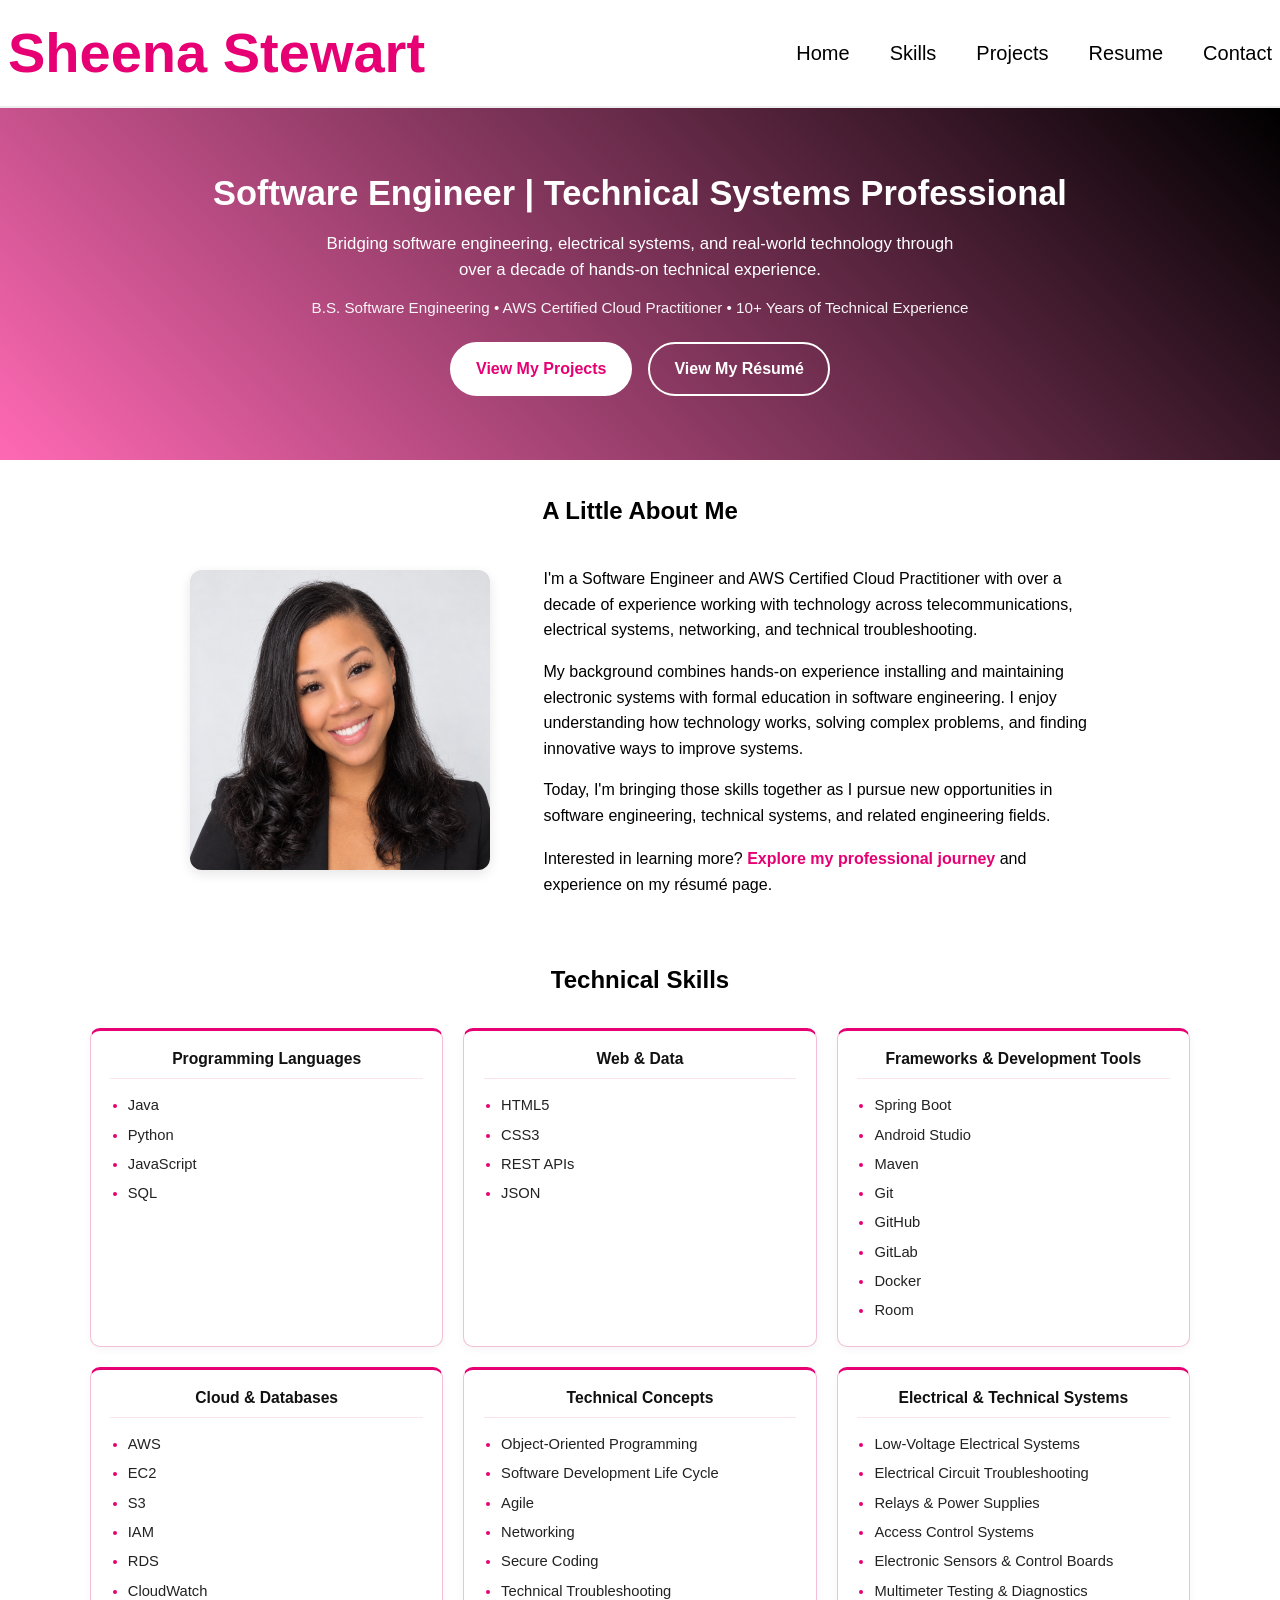
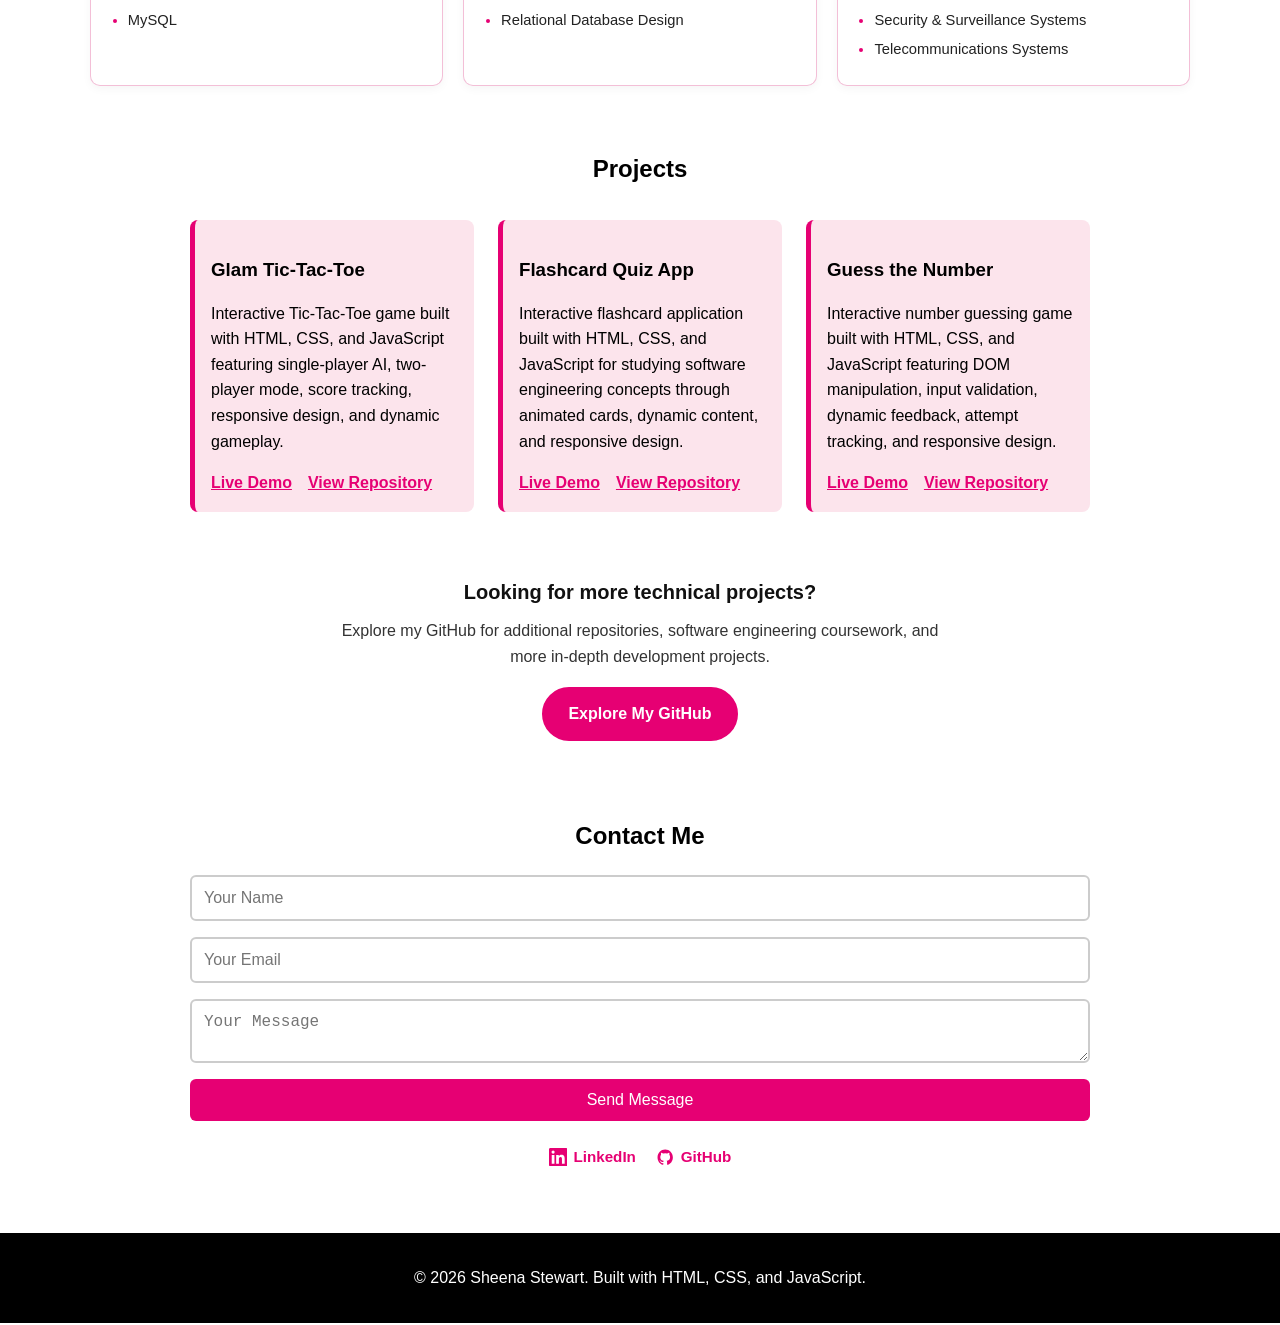
==== commit 79d40a69: "Polish homepage layout and compact résumé credential buttons. Co-authored-by: Cursor <cursoragent@cu" ====
--- a/index.html
+++ b/index.html
@@ -7,7 +7,7 @@
   <meta name="description" content="Explore the portfolio of Sheena Stewart, a Software Engineer and AWS Certified Cloud Practitioner with over 10 years of experience in electrical systems, telecommunications, technical troubleshooting, and software development." />
   <link rel="stylesheet" href="style.css" />
 </head>
-<body>
+<body class="home-page">
   <nav class="navbar">
     <div class="nav-container">
       <a class="nav-logo" href="index.html">Sheena Stewart</a>
@@ -28,20 +28,6 @@
     <div class="hero-actions">
       <a href="#projects" class="btn">View My Projects</a>
       <a href="resume.html" class="btn btn-outline">View My Résumé</a>
-    </div>
-    <div class="hero-social">
-      <a href="https://github.com/Sheenastewart" target="_blank" rel="noopener noreferrer" aria-label="GitHub profile">
-        <svg class="social-icon" viewBox="0 0 24 24" aria-hidden="true" focusable="false">
-          <path fill="currentColor" d="M12 2C6.477 2 2 6.586 2 12.253c0 4.53 2.865 8.372 6.839 9.725.5.094.683-.222.683-.492 0-.243-.01-.99-.014-1.794-2.782.618-3.37-1.37-3.37-1.37-.454-1.18-1.11-1.494-1.11-1.494-.908-.637.069-.624.069-.624 1.004.072 1.532 1.055 1.532 1.055.892 1.566 2.341 1.114 2.91.852.091-.662.35-1.114.636-1.37-2.22-.259-4.555-1.14-4.555-5.073 0-1.12.39-2.037 1.029-2.756-.103-.258-.446-1.302.098-2.714 0 0 .84-.275 2.75 1.052A9.35 9.35 0 0 1 12 6.844a9.35 9.35 0 0 1 2.504.345c1.909-1.327 2.748-1.052 2.748-1.052.546 1.412.203 2.456.1 2.714.64.719 1.028 1.636 1.028 2.756 0 3.943-2.339 4.811-4.566 5.065.359.317.679.942.679 1.9 0 1.372-.012 2.477-.012 2.814 0 .273.18.592.688.491C19.138 20.62 22 16.78 22 12.253 22 6.586 17.523 2 12 2z"/>
-        </svg>
-        <span>GitHub</span>
-      </a>
-      <a href="https://linkedin.com/in/sheena-stewart-421739189" target="_blank" rel="noopener noreferrer" aria-label="LinkedIn profile">
-        <svg class="social-icon" viewBox="0 0 24 24" aria-hidden="true" focusable="false">
-          <path fill="currentColor" d="M20.447 20.452h-3.554v-5.569c0-1.328-.027-3.037-1.852-3.037-1.853 0-2.136 1.445-2.136 2.939v5.667H9.351V9h3.414v1.561h.046c.477-.9 1.637-1.85 3.37-1.85 3.601 0 4.267 2.37 4.267 5.455v6.286zM5.337 7.433a2.062 2.062 0 1 1 0-4.125 2.062 2.062 0 0 1 0 4.125zM7.119 20.452H3.555V9h3.564v11.452zM22.225 0H1.771C.792 0 0 .774 0 1.729v20.542C0 23.227.792 24 1.771 24h20.451C23.2 24 24 23.227 24 22.271V1.729C24 .774 23.2 0 22.222 0h.003z"/>
-        </svg>
-        <span>LinkedIn</span>
-      </a>
     </div>
   </header>
 
@@ -66,90 +52,80 @@
 
   <section class="skills" id="skills">
     <h2>Technical Skills</h2>
-    <div class="skills-container">
-      <div class="skills-grid">
-
-        <article class="skill-card">
-          <h3>Programming Languages</h3>
-          <ul class="skill-list">
-            <li>Java</li>
-            <li>Python</li>
-            <li>JavaScript</li>
-            <li>SQL</li>
-          </ul>
-        </article>
-
-        <article class="skill-card">
-          <h3>Web &amp; Data</h3>
-          <ul class="skill-list">
-            <li>HTML5</li>
-            <li>CSS3</li>
-            <li>REST APIs</li>
-            <li>JSON</li>
-          </ul>
-        </article>
-
-        <article class="skill-card">
-          <h3>Frameworks &amp; Development Tools</h3>
-          <ul class="skill-list">
-            <li>Spring Boot</li>
-            <li>Android Studio</li>
-            <li>Maven</li>
-            <li>Git</li>
-            <li>GitHub</li>
-            <li>GitLab</li>
-            <li>Docker</li>
-            <li>Room</li>
-          </ul>
-        </article>
-
-        <article class="skill-card">
-          <h3>Databases</h3>
-          <ul class="skill-list">
-            <li>MySQL</li>
-          </ul>
-        </article>
-
-        <article class="skill-card">
-          <h3>Cloud</h3>
-          <ul class="skill-list">
-            <li>AWS</li>
-            <li>EC2</li>
-            <li>S3</li>
-            <li>IAM</li>
-            <li>RDS</li>
-            <li>CloudWatch</li>
-          </ul>
-        </article>
-
-        <article class="skill-card">
-          <h3>Concepts</h3>
-          <ul class="skill-list">
-            <li>Object-Oriented Programming</li>
-            <li>Software Development Life Cycle</li>
-            <li>Agile</li>
-            <li>Networking</li>
-            <li>Secure Coding</li>
-            <li>Technical Troubleshooting</li>
-            <li>Relational Database Design</li>
-          </ul>
-        </article>
-
-        <article class="skill-card">
-          <h3>Electrical &amp; Technical Systems</h3>
-          <ul class="skill-list">
-            <li>Low-Voltage Electrical Systems</li>
-            <li>Electrical Circuit Troubleshooting</li>
-            <li>Relays &amp; Power Supplies</li>
-            <li>Access Control Systems</li>
-            <li>Electronic Sensors &amp; Control Boards</li>
-            <li>Multimeter Testing &amp; Diagnostics</li>
-            <li>Security &amp; Surveillance Systems</li>
-            <li>Telecommunications Systems</li>
-          </ul>
-        </article>
-
-      </div>
+    <div class="skills-grid">
+      <article class="skill-card">
+        <h3>Programming Languages</h3>
+        <ul class="skill-list">
+          <li>Java</li>
+          <li>Python</li>
+          <li>JavaScript</li>
+          <li>SQL</li>
+        </ul>
+      </article>
+
+      <article class="skill-card">
+        <h3>Web &amp; Data</h3>
+        <ul class="skill-list">
+          <li>HTML5</li>
+          <li>CSS3</li>
+          <li>REST APIs</li>
+          <li>JSON</li>
+        </ul>
+      </article>
+
+      <article class="skill-card">
+        <h3>Frameworks &amp; Development Tools</h3>
+        <ul class="skill-list">
+          <li>Spring Boot</li>
+          <li>Android Studio</li>
+          <li>Maven</li>
+          <li>Git</li>
+          <li>GitHub</li>
+          <li>GitLab</li>
+          <li>Docker</li>
+          <li>Room</li>
+        </ul>
+      </article>
+
+      <article class="skill-card">
+        <h3>Cloud &amp; Databases</h3>
+        <ul class="skill-list">
+          <li>AWS</li>
+          <li>EC2</li>
+          <li>S3</li>
+          <li>IAM</li>
+          <li>RDS</li>
+          <li>CloudWatch</li>
+          <li>MySQL</li>
+        </ul>
+      </article>
+
+      <article class="skill-card">
+        <h3>Technical Concepts</h3>
+        <ul class="skill-list">
+          <li>Object-Oriented Programming</li>
+          <li>Software Development Life Cycle</li>
+          <li>Agile</li>
+          <li>Networking</li>
+          <li>Secure Coding</li>
+          <li>Technical Troubleshooting</li>
+          <li>Relational Database Design</li>
+        </ul>
+      </article>
+
+      <article class="skill-card">
+        <h3>Electrical &amp; Technical Systems</h3>
+        <ul class="skill-list">
+          <li>Low-Voltage Electrical Systems</li>
+          <li>Electrical Circuit Troubleshooting</li>
+          <li>Relays &amp; Power Supplies</li>
+          <li>Access Control Systems</li>
+          <li>Electronic Sensors &amp; Control Boards</li>
+          <li>Multimeter Testing &amp; Diagnostics</li>
+          <li>Security &amp; Surveillance Systems</li>
+          <li>Telecommunications Systems</li>
+        </ul>
+      </article>
     </div>
   </section>
 
@@ -202,9 +178,19 @@
       <button type="submit">Send Message</button>
     </form>
     <p id="form-status" class="form-status" role="status" aria-live="polite" hidden></p>
-    <div class="contact-links">
-      <p>LinkedIn: <a href="https://linkedin.com/in/sheena-stewart-421739189" target="_blank" rel="noopener noreferrer">linkedin.com/in/sheena-stewart-421739189</a></p>
-      <p>GitHub: <a href="https://github.com/Sheenastewart" target="_blank" rel="noopener noreferrer">github.com/Sheenastewart</a></p>
+    <div class="social-links">
+      <a href="https://linkedin.com/in/sheena-stewart-421739189" target="_blank" rel="noopener noreferrer" aria-label="LinkedIn profile">
+        <svg class="social-icon" viewBox="0 0 24 24" aria-hidden="true" focusable="false">
+          <path fill="currentColor" d="M20.447 20.452h-3.554v-5.569c0-1.328-.027-3.037-1.852-3.037-1.853 0-2.136 1.445-2.136 2.939v5.667H9.351V9h3.414v1.561h.046c.477-.9 1.637-1.85 3.37-1.85 3.601 0 4.267 2.37 4.267 5.455v6.286zM5.337 7.433a2.062 2.062 0 1 1 0-4.125 2.062 2.062 0 0 1 0 4.125zM7.119 20.452H3.555V9h3.564v11.452zM22.225 0H1.771C.792 0 0 .774 0 1.729v20.542C0 23.227.792 24 1.771 24h20.451C23.2 24 24 23.227 24 22.271V1.729C24 .774 23.2 0 22.222 0h.003z"/>
+        </svg>
+        <span>LinkedIn</span>
+      </a>
+      <a href="https://github.com/Sheenastewart" target="_blank" rel="noopener noreferrer" aria-label="GitHub profile">
+        <svg class="social-icon" viewBox="0 0 24 24" aria-hidden="true" focusable="false">
+          <path fill="currentColor" d="M12 2C6.477 2 2 6.586 2 12.253c0 4.53 2.865 8.372 6.839 9.725.5.094.683-.222.683-.492 0-.243-.01-.99-.014-1.794-2.782.618-3.37-1.37-3.37-1.37-.454-1.18-1.11-1.494-1.11-1.494-.908-.637.069-.624.069-.624 1.004.072 1.532 1.055 1.532 1.055.892 1.566 2.341 1.114 2.91.852.091-.662.35-1.114.636-1.37-2.22-.259-4.555-1.14-4.555-5.073 0-1.12.39-2.037 1.029-2.756-.103-.258-.446-1.302.098-2.714 0 0 .84-.275 2.75 1.052A9.35 9.35 0 0 1 12 6.844a9.35 9.35 0 0 1 2.504.345c1.909-1.327 2.748-1.052 2.748-1.052.546 1.412.203 2.456.1 2.714.64.719 1.028 1.636 1.028 2.756 0 3.943-2.339 4.811-4.566 5.065.359.317.679.942.679 1.9 0 1.372-.012 2.477-.012 2.814 0 .273.18.592.688.491C19.138 20.62 22 16.78 22 12.253 22 6.586 17.523 2 12 2z"/>
+        </svg>
+        <span>GitHub</span>
+      </a>
     </div>
   </section>
 
--- a/style.css
+++ b/style.css
@@ -110,12 +110,18 @@
 }
 
 .hero h1 {
-  font-size: 2rem;
-  margin-bottom: 1rem;
-  max-width: 22ch;
-  margin-left: auto;
-  margin-right: auto;
+  font-size: clamp(1.35rem, 2.1vw + 0.75rem, 2.15rem);
+  margin: 0 auto 1rem;
+  max-width: min(60rem, 100%);
+  padding: 0 1rem;
   line-height: 1.25;
+}
+
+@media (min-width: 900px) {
+  .home-page .hero h1 {
+    white-space: nowrap;
+    max-width: none;
+  }
 }
 
 .hero .hero-tagline {
@@ -174,39 +180,44 @@
   margin-top: 1.35rem;
 }
 
-.hero-social {
+/* Shared LinkedIn / GitHub icon links */
+.social-links {
   display: flex;
   flex-wrap: wrap;
   justify-content: center;
   align-items: center;
   gap: 1.25rem;
-  margin-top: 1.15rem;
-}
-
-.hero-social a {
+  margin-top: 1.35rem;
+}
+
+.social-links a {
   display: inline-flex;
   align-items: center;
   gap: 0.4rem;
-  color: #fff;
+  color: #e60073;
   text-decoration: none;
-  font-weight: 600;
+  font-weight: 700;
   font-size: 0.95rem;
-  opacity: 0.95;
-  transition: opacity 0.25s ease;
-}
-
-.hero-social a:hover,
-.hero-social a:focus-visible {
-  opacity: 1;
+  transition: color 0.25s ease, opacity 0.25s ease;
+}
+
+.social-links a:hover,
+.social-links a:focus-visible {
+  color: #cc005f;
   text-decoration: underline;
   outline: none;
 }
 
-.hero-social .social-icon {
+.social-links .social-icon {
   width: 1.15rem;
   height: 1.15rem;
   display: block;
   flex-shrink: 0;
+}
+
+.social-links--on-light {
+  margin-top: 1.15rem;
+  margin-bottom: 0.85rem;
 }
 
 /* Project Section */
@@ -300,77 +311,43 @@
 
 
 
-/* Skills Section */
+/* Skills Section — CSS Grid */
 .skills {
-  max-width: 1000px;
+  max-width: 1100px;
   margin: 0 auto;
   text-align: center;
 }
 
-.skills-container {
+.skills-grid {
+  display: grid;
+  grid-template-columns: repeat(3, 1fr);
+  gap: 1.25rem;
+  margin-top: 1.75rem;
+  align-items: stretch;
+}
+
+.skill-card {
+  box-sizing: border-box;
+  display: flex;
+  flex-direction: column;
   background: #fff;
-  border: 1px solid #e5e5e5;
+  border: 1px solid #f3bfd7;
   border-top: 3px solid #e60073;
   border-radius: 10px;
-  padding: 1.5rem;
-  box-shadow: 0 4px 12px rgba(0, 0, 0, 0.06);
-  margin-top: 2rem;
-}
-
-.skills-grid {
-  display: flex;
-  flex-wrap: wrap;
-  justify-content: center;
-  align-items: stretch;
-  gap: 1.25rem 0;
-}
-
-.skill-card {
-  box-sizing: border-box;
-  flex: 1 1 33.333%;
-  max-width: 33.333%;
+  padding: 1.15rem 1.2rem 1.25rem;
+  box-shadow: 0 3px 10px rgba(0, 0, 0, 0.04);
   min-width: 0;
-  display: flex;
-  flex-direction: column;
-  align-items: stretch;
-  padding: 0 1.25rem;
-  border-right: none;
-}
-
-.skill-card:not(:nth-child(3n)) {
-  border-right: 1px solid #f3bfd7;
-}
-
-.skill-card:first-child {
-  padding-left: 0;
-}
-
-.skill-card:nth-child(3n + 1) {
-  padding-left: 0;
-}
-
-.skill-card:nth-child(3n) {
-  padding-right: 0;
-}
-
-.skill-card:last-child {
-  border-right: none;
-  padding-right: 0;
+  text-align: left;
 }
 
 .skill-card h3 {
   text-align: center;
-  margin-top: 0;
-  margin-bottom: 0.75rem;
-  padding-bottom: 0.65rem;
+  margin: 0 0 0.75rem;
+  padding-bottom: 0.55rem;
   border-bottom: 1px solid #fce4ec;
-  color: #000;
-  font-size: 0.95rem;
-  font-weight: 600;
-  min-height: 3.4em;
-  display: flex;
-  align-items: center;
-  justify-content: center;
+  color: #111;
+  font-size: 0.98rem;
+  font-weight: 700;
   line-height: 1.3;
 }
 
@@ -379,98 +356,28 @@
   text-align: left;
   margin: 0;
   padding-left: 1.1rem;
-  padding-top: 0.25rem;
 }
 
 .skill-list li {
   color: #222;
-  font-size: 0.9rem;
-  padding: 0.15rem 0;
+  font-size: 0.92rem;
+  padding: 0.18rem 0;
+  overflow-wrap: anywhere;
 }
 
 .skill-list li::marker {
   color: #e60073;
 }
 
-@media (max-width: 900px) {
+@media (max-width: 1024px) {
   .skills-grid {
-    flex-wrap: wrap;
-    justify-content: center;
-    gap: 1.25rem 0;
-  }
-
-  .skill-card {
-    box-sizing: border-box;
-    flex: 1 1 33.333%;
-    max-width: 33.333%;
-    min-width: 0;
-    padding: 0 1rem;
-    border-right: none;
-    border-bottom: none;
-  }
-
-  .skill-card:not(:nth-child(3n)) {
-    border-right: 1px solid #f3bfd7;
-  }
-
-  .skill-card:nth-child(3n) {
-    padding-right: 0;
-  }
-
-  .skill-card:nth-child(3n + 1) {
-    padding-left: 0;
-  }
-
-  .skill-card:last-child {
-    border-right: none;
-    padding-right: 0;
+    grid-template-columns: repeat(2, 1fr);
   }
 }
 
 @media (max-width: 600px) {
-  .skills-container {
-    padding: 1.25rem;
-  }
-
-  .skill-card {
-    flex: 1 1 50%;
-    max-width: 50%;
-    border-right: none;
-  }
-
-  .skill-card:nth-child(odd) {
-    padding-left: 0;
-    border-right: 1px solid #f3bfd7;
-  }
-
-  .skill-card:nth-child(even) {
-    padding-right: 0;
-  }
-
-  .skill-card:last-child {
-    border-right: none;
-  }
-}
-
-@media (max-width: 420px) {
   .skills-grid {
-    flex-direction: column;
-    align-items: center;
-    gap: 1.5rem;
-  }
-
-  .skill-card {
-    flex: 1 1 100%;
-    width: 100%;
-    max-width: 260px;
-    padding: 0 0 1.25rem;
-    border-right: none;
-    border-bottom: 1px solid #f3bfd7;
-  }
-
-  .skill-card:last-child {
-    padding-bottom: 0;
-    border-bottom: none;
+    grid-template-columns: 1fr;
   }
 }
 
@@ -490,42 +397,6 @@
     flex-wrap: wrap;
     justify-content: center;
     gap: 0.75rem 1.25rem;
-  }
-
-  .skills-grid {
-    flex-direction: column;
-    align-items: stretch;
-    flex-wrap: nowrap;
-    gap: 0;
-  }
-
-  .skill-card {
-    flex: none;
-    width: 100%;
-    max-width: none;
-    min-width: 0;
-    padding: 0 0 1.25rem;
-    border-right: none;
-    border-bottom: 1px solid #f3bfd7;
-  }
-
-  .skill-card:nth-child(odd),
-  .skill-card:nth-child(even),
-  .skill-card:not(:nth-child(3n)),
-  .skill-card:nth-child(3n),
-  .skill-card:nth-child(3n + 1) {
-    padding-left: 0;
-    padding-right: 0;
-    border-right: none;
-  }
-
-  .skill-card:last-child {
-    padding-bottom: 0;
-    border-bottom: none;
-  }
-
-  .skill-card h3 {
-    min-height: auto;
   }
 }
 
@@ -580,20 +451,8 @@
   color: #222;
 }
 
-.contact-links a,
-.resume-links a {
-  color: #e60073;
-  font-weight: bold;
-  text-decoration: none;
-}
-
-.contact-links a:hover,
-.resume-links a:hover {
-  text-decoration: underline;
-}
-
-.resume-links {
-  margin-top: 2rem;
+.contact .social-links {
+  margin-top: 1.5rem;
 }
 
 .resume-date {
@@ -615,11 +474,18 @@
   margin-top: 2rem;
 }
 
+/* Homepage section heading alignment */
+.home-page .about > h2,
+.home-page .skills > h2,
+.home-page .projects > h2,
+.home-page .contact > h2 {
+  text-align: center;
+  width: 100%;
+  margin-top: 0;
+  margin-bottom: 1.25rem;
+}
+
 /* About Section */
-.about > h2 {
-  text-align: center;
-  width: 100%;
-}
 
 .about-resume-link {
   margin-top: 1.1rem;
@@ -1019,6 +885,70 @@
   color: #e60073;
 }
 
+.resume-page .credential-cert-list {
+  list-style: disc;
+  margin: 0;
+  padding-left: 1.15rem;
+}
+
+.resume-page .credential-cert-list > li {
+  margin-bottom: 0.85rem;
+}
+
+.resume-page .credential-cert-list > li:last-child {
+  margin-bottom: 0;
+}
+
+.resume-page .credential-cert-name {
+  display: block;
+}
+
+.resume-page .credential-cert-dates {
+  display: block;
+  margin-top: 0.2rem;
+  font-size: 0.85rem;
+  color: #666;
+  font-style: italic;
+}
+
+.resume-page .credential-download {
+  display: inline-flex;
+  align-items: center;
+  justify-content: center;
+  gap: 0.35rem;
+  width: fit-content;
+  margin-top: 0.75rem;
+  padding: 0.45rem 0.95rem;
+  border-radius: 999px;
+  border: 2px solid #e60073;
+  background: #e60073;
+  color: #fff;
+  font-size: 0.82rem;
+  font-weight: 700;
+  text-decoration: none;
+  line-height: 1.2;
+  transition: background-color 0.25s ease, border-color 0.25s ease;
+}
+
+.resume-page .credential-download:hover,
+.resume-page .credential-download:focus-visible {
+  background: #cc005f;
+  border-color: #cc005f;
+  color: #fff;
+  outline: none;
+}
+
+.resume-page .credential-download-icon {
+  width: 0.9rem;
+  height: 0.9rem;
+  flex-shrink: 0;
+}
+
+.resume-page .credential-cert-list .credential-download {
+  margin-top: 0.55rem;
+  margin-left: 0;
+}
+
 .resume-page .resume-download-final {
   text-align: center;
   background: #fff0f5;
@@ -1056,12 +986,16 @@
   background: #ffe6f0;
 }
 
-.resume-page .resume-download-final .resume-links {
-  margin-top: 1.5rem;
-  margin-bottom: 0.75rem;
+.resume-page .resume-download-final .social-links {
+  margin-top: 1.15rem;
+  margin-bottom: 0.85rem;
 }
 
 @media (max-width: 850px) {
+  .home-page .hero h1 {
+    font-size: clamp(1.35rem, 5vw, 1.85rem);
+  }
+
   .resume-page .expertise-grid,
   .resume-page .credentials-grid {
     grid-template-columns: 1fr;
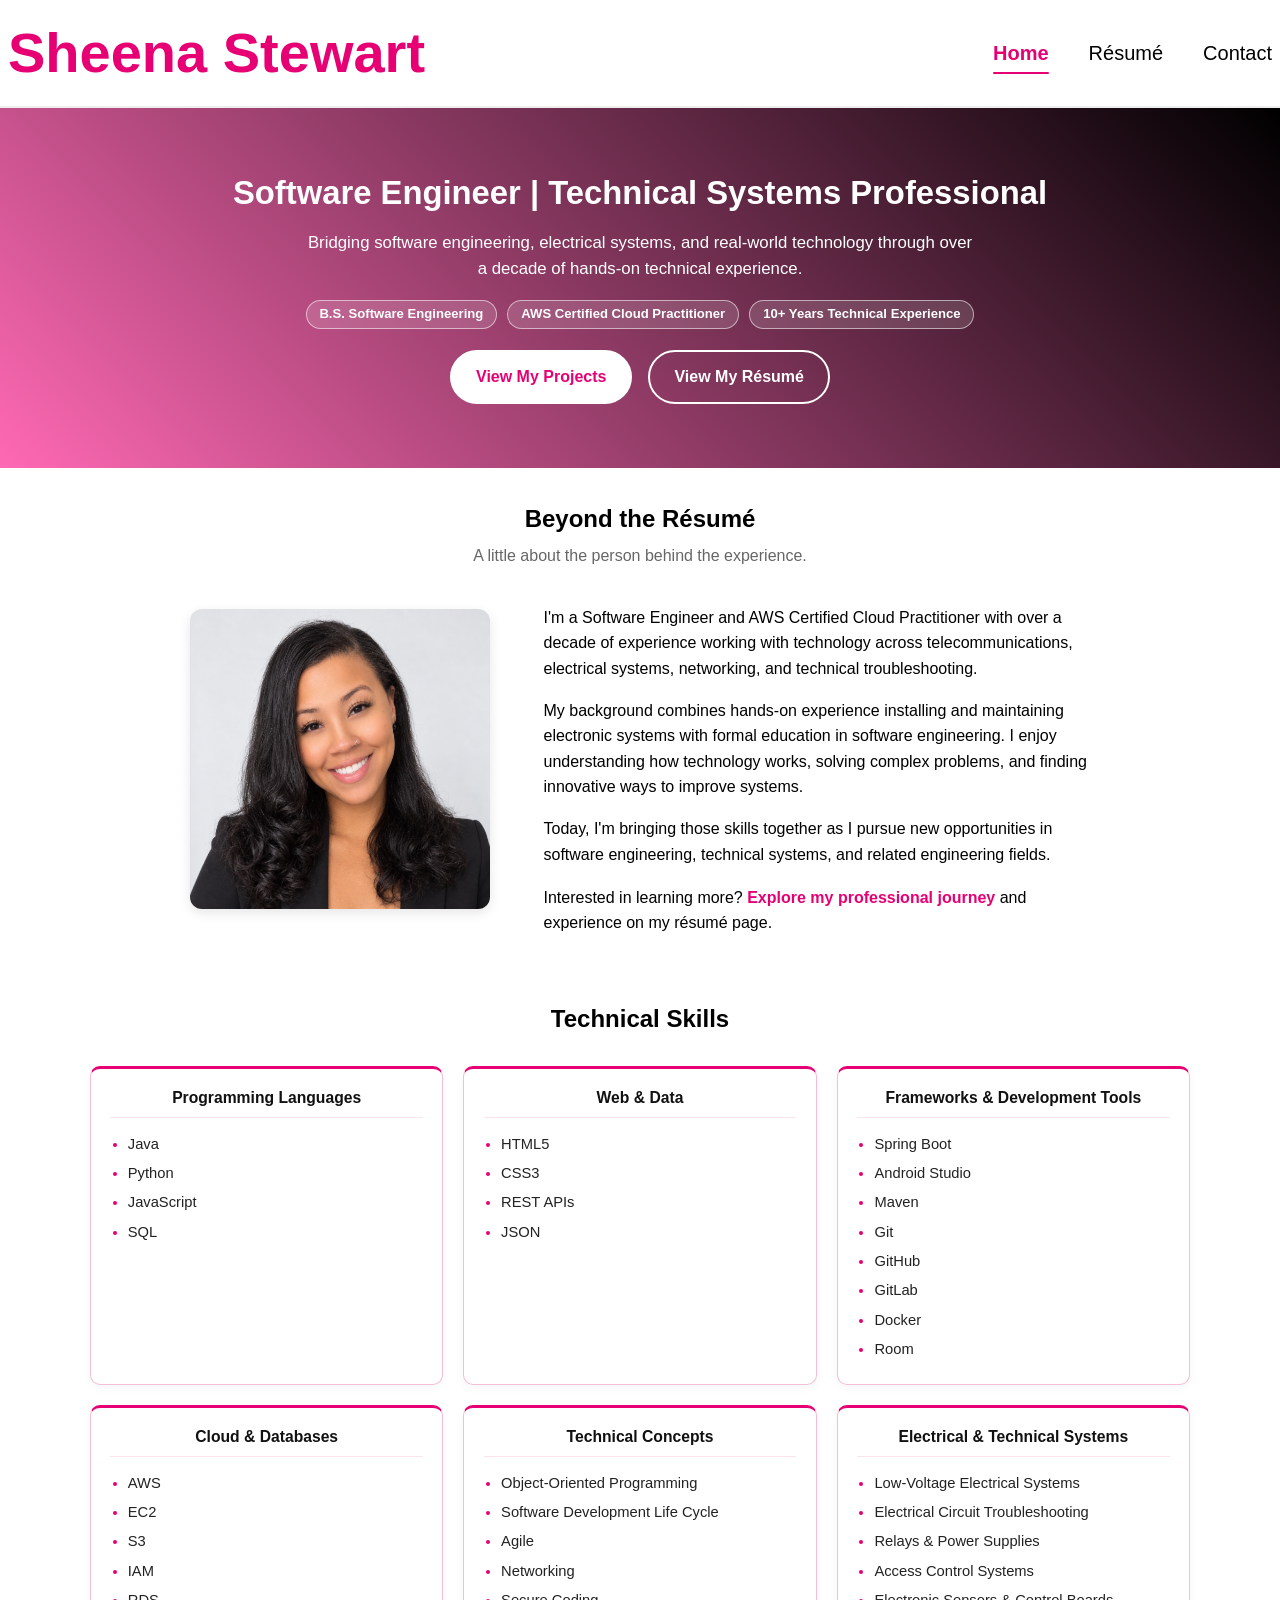
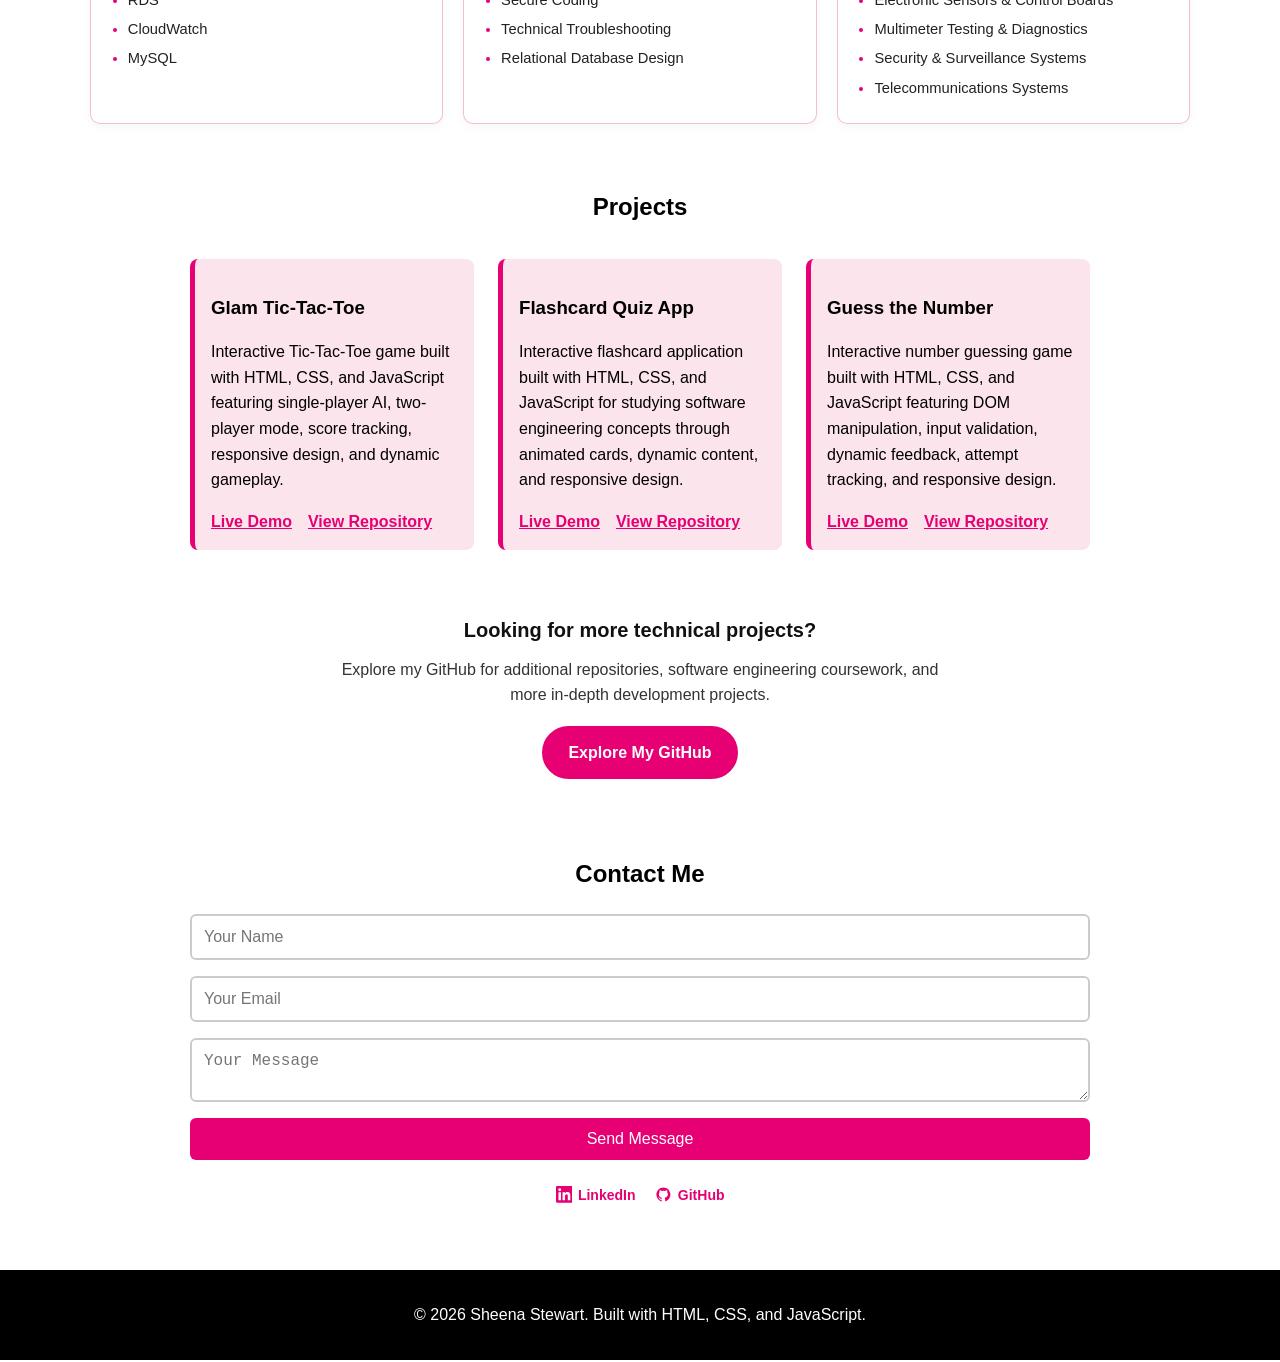
==== commit 31db335b: "Simplify navigation and refine homepage hero credentials. Co-authored-by: Cursor <cursoragent@cursor" ====
--- a/index.html
+++ b/index.html
@@ -7,15 +7,13 @@
   <meta name="description" content="Explore the portfolio of Sheena Stewart, a Software Engineer and AWS Certified Cloud Practitioner with over 10 years of experience in electrical systems, telecommunications, technical troubleshooting, and software development." />
   <link rel="stylesheet" href="style.css" />
 </head>
-<body class="home-page">
+<body id="top" class="home-page">
   <nav class="navbar">
     <div class="nav-container">
       <a class="nav-logo" href="index.html">Sheena Stewart</a>
       <ul class="nav-links">
-        <li><a href="index.html">Home</a></li>
-        <li><a href="#skills">Skills</a></li>
-        <li><a href="#projects">Projects</a></li>
-        <li><a href="resume.html">Resume</a></li>
+        <li><a href="#top" aria-current="page">Home</a></li>
+        <li><a href="resume.html">Résumé</a></li>
         <li><a href="#contact">Contact</a></li>
       </ul>
     </div>
@@ -24,7 +22,11 @@
   <header class="hero">
     <h1>Software Engineer | Technical Systems Professional</h1>
     <p class="hero-tagline">Bridging software engineering, electrical systems, and real-world technology through over a decade of hands-on technical experience.</p>
-    <p class="hero-credentials">B.S. Software Engineering • AWS Certified Cloud Practitioner • 10+ Years of Technical Experience</p>
+    <ul class="hero-badges" aria-label="Professional credentials">
+      <li>B.S. Software Engineering</li>
+      <li>AWS Certified Cloud Practitioner</li>
+      <li>10+ Years Technical Experience</li>
+    </ul>
     <div class="hero-actions">
       <a href="#projects" class="btn">View My Projects</a>
       <a href="resume.html" class="btn btn-outline">View My Résumé</a>
@@ -32,7 +34,8 @@
   </header>
 
   <section class="about" id="about">
-    <h2>A Little About Me</h2>
+    <h2>Beyond the Résumé</h2>
+    <p class="about-subtitle">A little about the person behind the experience.</p>
     <div class="about-container">
       <div class="about-text">
         <p>I'm a Software Engineer and AWS Certified Cloud Practitioner with over a decade of experience working with technology across telecommunications, electrical systems, networking, and technical troubleshooting.</p>
--- a/style.css
+++ b/style.css
@@ -68,18 +68,42 @@
 .nav-links {
   list-style: none;
   display: flex;
-  gap: 1.5rem;
+  align-items: center;
+  gap: 1.35rem;
+  margin: 0;
+  padding: 0;
 }
 
 .nav-links a {
+  position: relative;
+  display: inline-block;
   text-decoration: none;
   color: #000;
   font-weight: 500;
+  padding: 0.15rem 0;
   transition: color 0.3s;
 }
 
-.nav-links a:hover {
-  color: #e60073;
+.nav-links a:hover,
+.nav-links a:focus-visible {
+  color: #e60073;
+  outline: none;
+}
+
+.nav-links a[aria-current="page"] {
+  color: #e60073;
+  font-weight: 600;
+}
+
+.nav-links a[aria-current="page"]::after {
+  content: "";
+  position: absolute;
+  left: 0;
+  right: 0;
+  bottom: -0.2rem;
+  height: 2px;
+  background: #e60073;
+  border-radius: 999px;
 }
 @media (min-width: 1200px) {
   .nav-logo {
@@ -110,14 +134,15 @@
 }
 
 .hero h1 {
-  font-size: clamp(1.35rem, 2.1vw + 0.75rem, 2.15rem);
+  font-size: clamp(1.3rem, 1.8vw + 0.7rem, 2.05rem);
   margin: 0 auto 1rem;
-  max-width: min(60rem, 100%);
-  padding: 0 1rem;
-  line-height: 1.25;
-}
-
-@media (min-width: 900px) {
+  max-width: min(58rem, calc(100% - 2rem));
+  padding: 0 0.75rem;
+  line-height: 1.3;
+  text-align: center;
+}
+
+@media (min-width: 1100px) {
   .home-page .hero h1 {
     white-space: nowrap;
     max-width: none;
@@ -125,9 +150,36 @@
 }
 
 .hero .hero-tagline {
-  max-width: 40rem;
-  margin: 0 auto 0.75rem;
+  max-width: 42rem;
+  margin: 0 auto 1.1rem;
   font-size: 1.05rem;
+  line-height: 1.55;
+}
+
+.hero-badges {
+  display: flex;
+  flex-wrap: wrap;
+  justify-content: center;
+  gap: 0.55rem 0.65rem;
+  list-style: none;
+  margin: 0 auto 0.35rem;
+  padding: 0;
+  max-width: 48rem;
+}
+
+.hero-badges li {
+  display: inline-flex;
+  align-items: center;
+  justify-content: center;
+  padding: 0.35rem 0.8rem;
+  border-radius: 999px;
+  border: 1px solid rgba(255, 255, 255, 0.55);
+  background: rgba(255, 255, 255, 0.14);
+  color: #fff;
+  font-size: 0.82rem;
+  font-weight: 600;
+  line-height: 1.2;
+  white-space: nowrap;
 }
 
 .hero .btn {
@@ -165,13 +217,6 @@
   color: #e60073;
 }
 
-.hero-credentials {
-  font-size: 0.95rem;
-  opacity: 0.95;
-  margin-top: 0.5rem;
-  margin-bottom: 0;
-}
-
 .hero-actions {
   display: flex;
   flex-wrap: wrap;
@@ -193,11 +238,11 @@
 .social-links a {
   display: inline-flex;
   align-items: center;
-  gap: 0.4rem;
+  gap: 0.35rem;
   color: #e60073;
   text-decoration: none;
-  font-weight: 700;
-  font-size: 0.95rem;
+  font-weight: 600;
+  font-size: 0.875rem;
   transition: color 0.25s ease, opacity 0.25s ease;
 }
 
@@ -209,8 +254,8 @@
 }
 
 .social-links .social-icon {
-  width: 1.15rem;
-  height: 1.15rem;
+  width: 1.05rem;
+  height: 1.05rem;
   display: block;
   flex-shrink: 0;
 }
@@ -483,6 +528,20 @@
   width: 100%;
   margin-top: 0;
   margin-bottom: 1.25rem;
+}
+
+.home-page .about > h2 {
+  margin-bottom: 0.35rem;
+}
+
+.home-page .about-subtitle {
+  text-align: center;
+  margin: 0 auto 1.35rem;
+  max-width: 34rem;
+  color: #666;
+  font-size: 1rem;
+  font-weight: 500;
+  line-height: 1.45;
 }
 
 /* About Section */
@@ -993,7 +1052,13 @@
 
 @media (max-width: 850px) {
   .home-page .hero h1 {
-    font-size: clamp(1.35rem, 5vw, 1.85rem);
+    font-size: clamp(1.25rem, 4.6vw, 1.7rem);
+    white-space: normal;
+  }
+
+  .hero-badges li {
+    white-space: normal;
+    text-align: center;
   }
 
   .resume-page .expertise-grid,
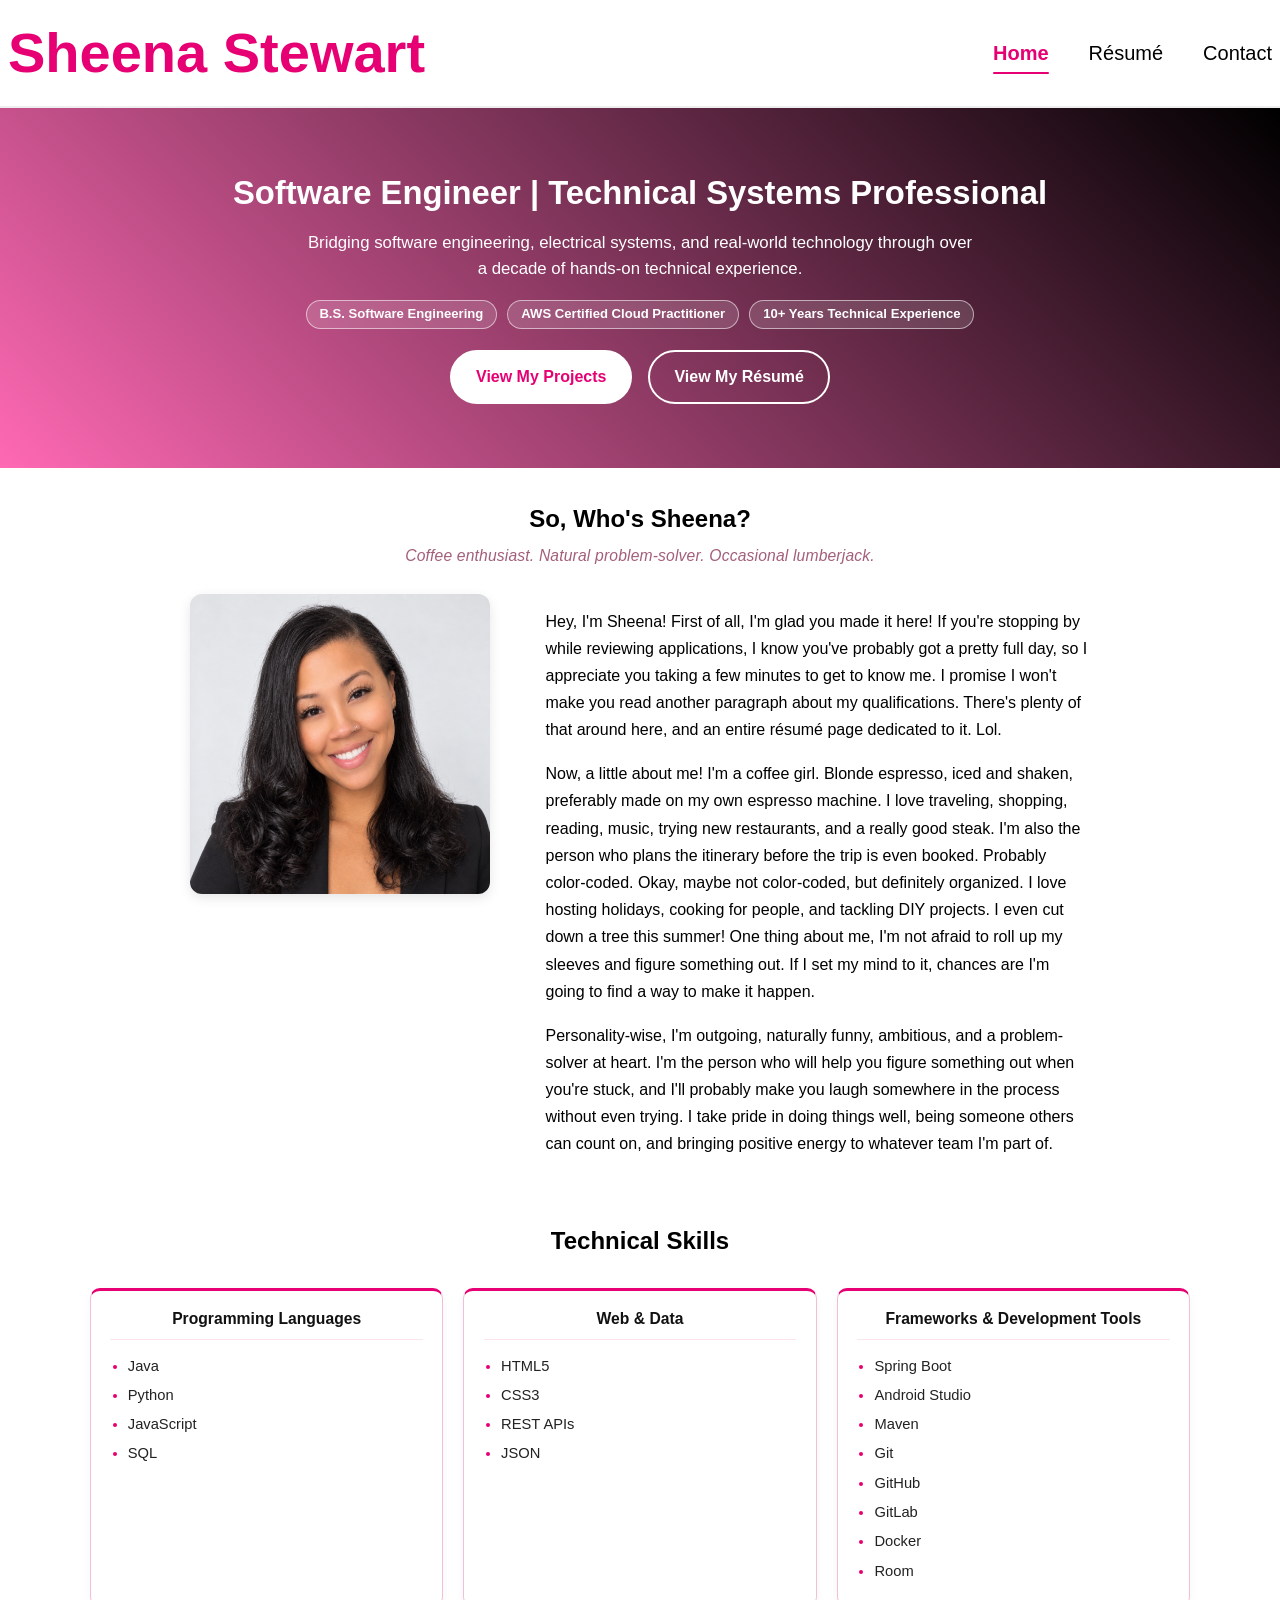
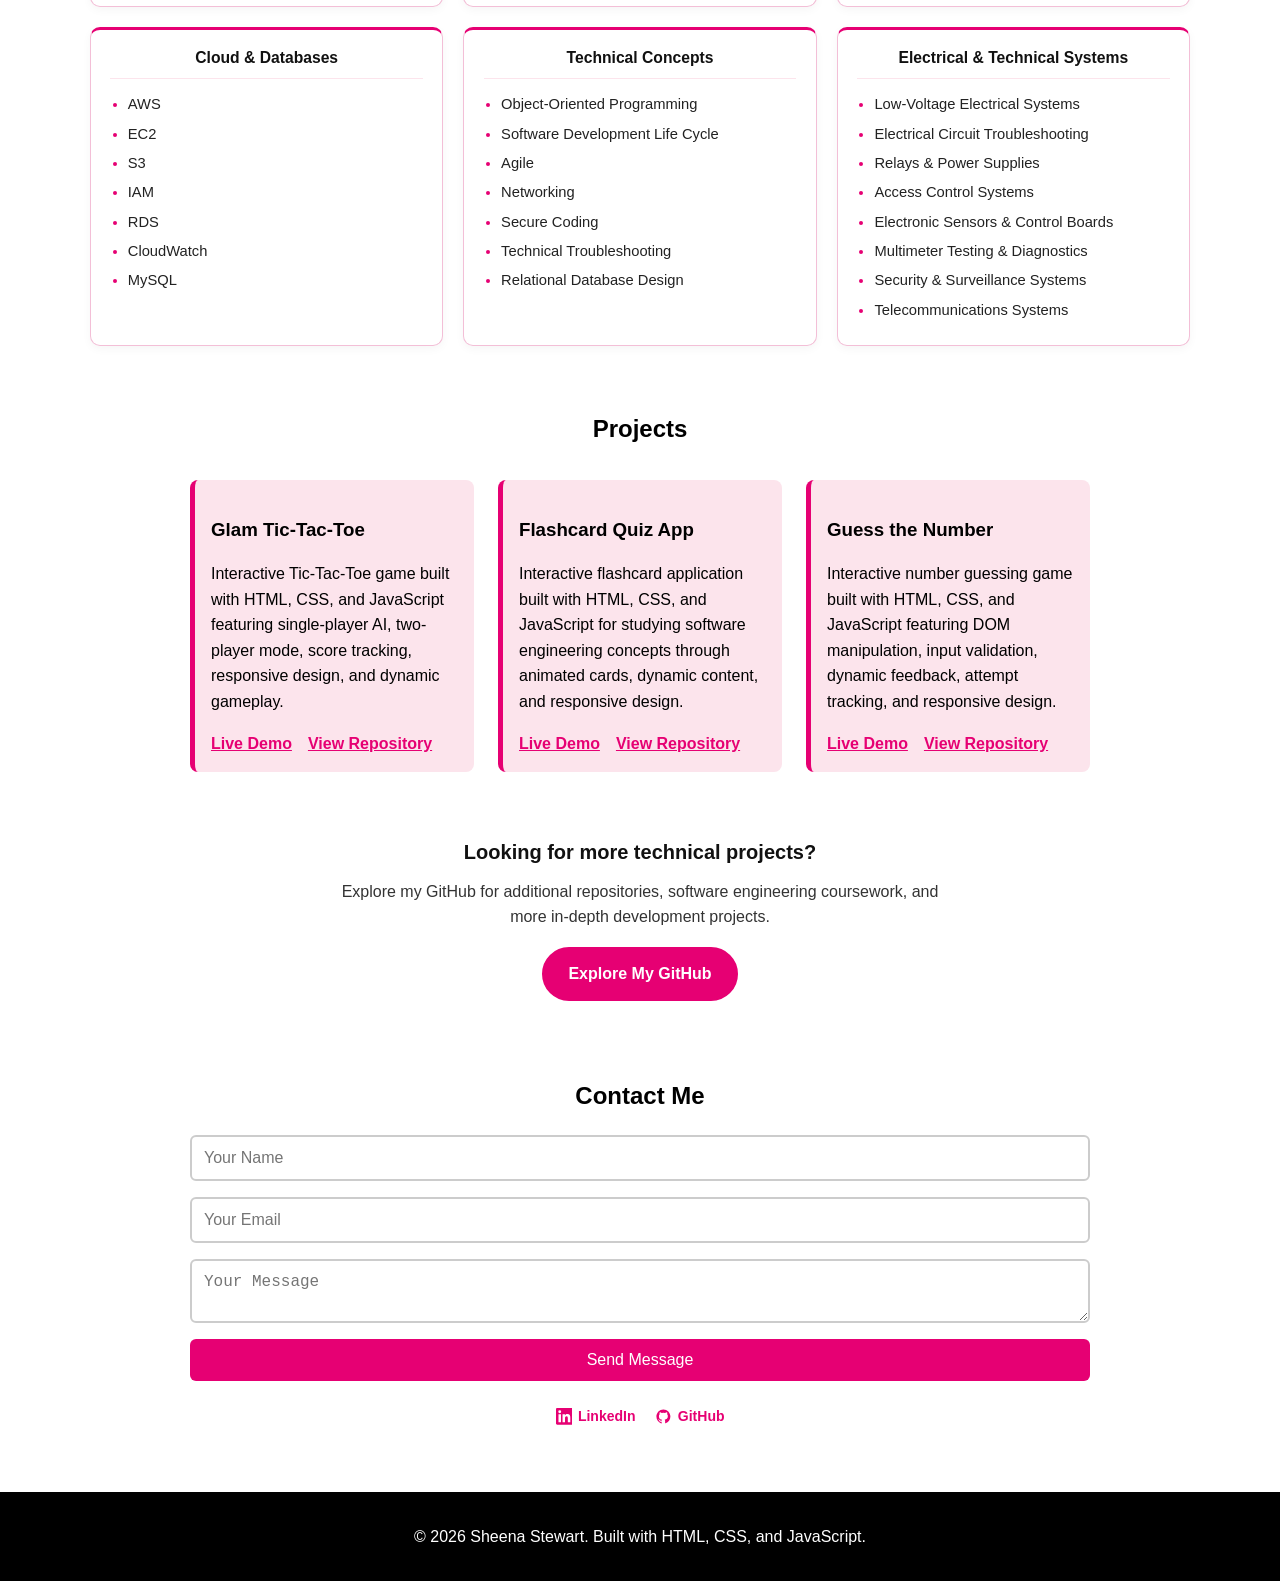
==== commit 674a8478: "Refresh homepage About Me with a more personal introduction. Co-authored-by: Cursor <cursoragent@cur" ====
--- a/index.html
+++ b/index.html
@@ -34,18 +34,13 @@
   </header>
 
   <section class="about" id="about">
-    <h2>Beyond the Résumé</h2>
-    <p class="about-subtitle">A little about the person behind the experience.</p>
+    <h2>So, Who's Sheena?</h2>
+    <p class="about-subtitle">Coffee enthusiast. Natural problem-solver. Occasional lumberjack.</p>
     <div class="about-container">
       <div class="about-text">
-        <p>I'm a Software Engineer and AWS Certified Cloud Practitioner with over a decade of experience working with technology across telecommunications, electrical systems, networking, and technical troubleshooting.</p>
-        <p>My background combines hands-on experience installing and maintaining electronic systems with formal education in software engineering. I enjoy understanding how technology works, solving complex problems, and finding innovative ways to improve systems.</p>
-        <p>Today, I'm bringing those skills together as I pursue new opportunities in software engineering, technical systems, and related engineering fields.</p>
-        <p class="about-resume-link">
-          Interested in learning more?
-          <a href="resume.html">Explore my professional journey</a>
-          and experience on my résumé page.
-        </p>
+        <p>Hey, I'm Sheena! First of all, I'm glad you made it here! If you're stopping by while reviewing applications, I know you've probably got a pretty full day, so I appreciate you taking a few minutes to get to know me. I promise I won't make you read another paragraph about my qualifications. There's plenty of that around here, and an entire résumé page dedicated to it. Lol.</p>
+        <p>Now, a little about me! I'm a coffee girl. Blonde espresso, iced and shaken, preferably made on my own espresso machine. I love traveling, shopping, reading, music, trying new restaurants, and a really good steak. I'm also the person who plans the itinerary before the trip is even booked. Probably color-coded. Okay, maybe not color-coded, but definitely organized. I love hosting holidays, cooking for people, and tackling DIY projects. I even cut down a tree this summer! One thing about me, I'm not afraid to roll up my sleeves and figure something out. If I set my mind to it, chances are I'm going to find a way to make it happen.</p>
+        <p>Personality-wise, I'm outgoing, naturally funny, ambitious, and a problem-solver at heart. I'm the person who will help you figure something out when you're stuck, and I'll probably make you laugh somewhere in the process without even trying. I take pride in doing things well, being someone others can count on, and bringing positive energy to whatever team I'm part of.</p>
       </div>
       <div class="about-photo">
         <img src="assets/images/headshot-2026.jpg" alt="Photo of Sheena Stewart">
--- a/style.css
+++ b/style.css
@@ -536,38 +536,23 @@
 
 .home-page .about-subtitle {
   text-align: center;
-  margin: 0 auto 1.35rem;
-  max-width: 34rem;
-  color: #666;
-  font-size: 1rem;
+  margin: 0 auto 1.5rem;
+  max-width: 38rem;
+  color: #a35f7a;
+  font-size: 0.98rem;
   font-weight: 500;
-  line-height: 1.45;
+  font-style: italic;
+  letter-spacing: 0.01em;
+  line-height: 1.5;
 }
 
 /* About Section */
 
-.about-resume-link {
-  margin-top: 1.1rem;
-  margin-bottom: 0;
-}
-
-.about-resume-link a {
-  color: #e60073;
-  font-weight: 700;
-  text-decoration: none;
-}
-
-.about-resume-link a:hover,
-.about-resume-link a:focus-visible {
-  text-decoration: underline;
-  outline: none;
-}
-
 .about-container {
   display: flex;
   flex-wrap: wrap;
-  gap: 2rem;
-  align-items: center;
+  gap: 2.25rem;
+  align-items: flex-start;
   justify-content: space-between;
 }
 
@@ -577,10 +562,20 @@
   min-width: 250px;
 }
 
+.about-text p {
+  margin-bottom: 1.05rem;
+  line-height: 1.7;
+}
+
+.about-text p:last-child {
+  margin-bottom: 0;
+}
+
 .about-photo {
   order: 1;
   flex: 1 1 35%;
   min-width: 200px;
+  padding-top: 0.15rem;
 }
 
 .about-photo img {
@@ -688,32 +683,29 @@
    Resume page (scoped) — does not alter other pages
    ========================================================= */
 .resume-page .resume-hero {
-  padding: 3.5rem 1.25rem 3.75rem;
+  padding: 2.75rem 1.25rem 2.5rem;
   text-align: center;
 }
 
 .resume-page .resume-hero h1 {
   max-width: 40rem;
-  margin-left: auto;
-  margin-right: auto;
+  margin: 0 auto 0.85rem;
   line-height: 1.2;
   text-align: center;
 }
 
 .resume-page .resume-hero-sub {
-  max-width: 46rem;
-  margin: 0 auto 1rem;
-  font-size: 1.05rem;
-  font-weight: 500;
-  text-align: center;
-}
-
-.resume-page .resume-hero-support {
-  max-width: 42rem;
+  max-width: 36rem;
   margin: 0 auto;
-  font-size: 0.98rem;
-  opacity: 0.95;
-  text-align: center;
+  font-size: 1rem;
+  font-weight: 400;
+  line-height: 1.55;
+  opacity: 0.96;
+  text-align: center;
+}
+
+.resume-page .resume-hero .btn {
+  margin-top: 1.25rem;
 }
 
 .resume-page .resume-section {
@@ -1034,20 +1026,9 @@
   background: #cc005f;
 }
 
-.resume-page .resume-download-final .btn-secondary {
-  background: #fff;
-  color: #e60073;
-  border: 2px solid #e60073;
-  margin-left: 0.5rem;
-}
-
-.resume-page .resume-download-final .btn-secondary:hover {
-  background: #ffe6f0;
-}
-
 .resume-page .resume-download-final .social-links {
   margin-top: 1.15rem;
-  margin-bottom: 0.85rem;
+  margin-bottom: 0;
 }
 
 @media (max-width: 850px) {
@@ -1080,12 +1061,6 @@
   .resume-page .experience-item::before {
     left: calc(-1rem - 7px);
   }
-
-  .resume-page .resume-download-final .btn-secondary {
-    display: inline-block;
-    margin-left: 0;
-    margin-top: 0.75rem;
-  }
 }
 
 @media (prefers-reduced-motion: reduce) {
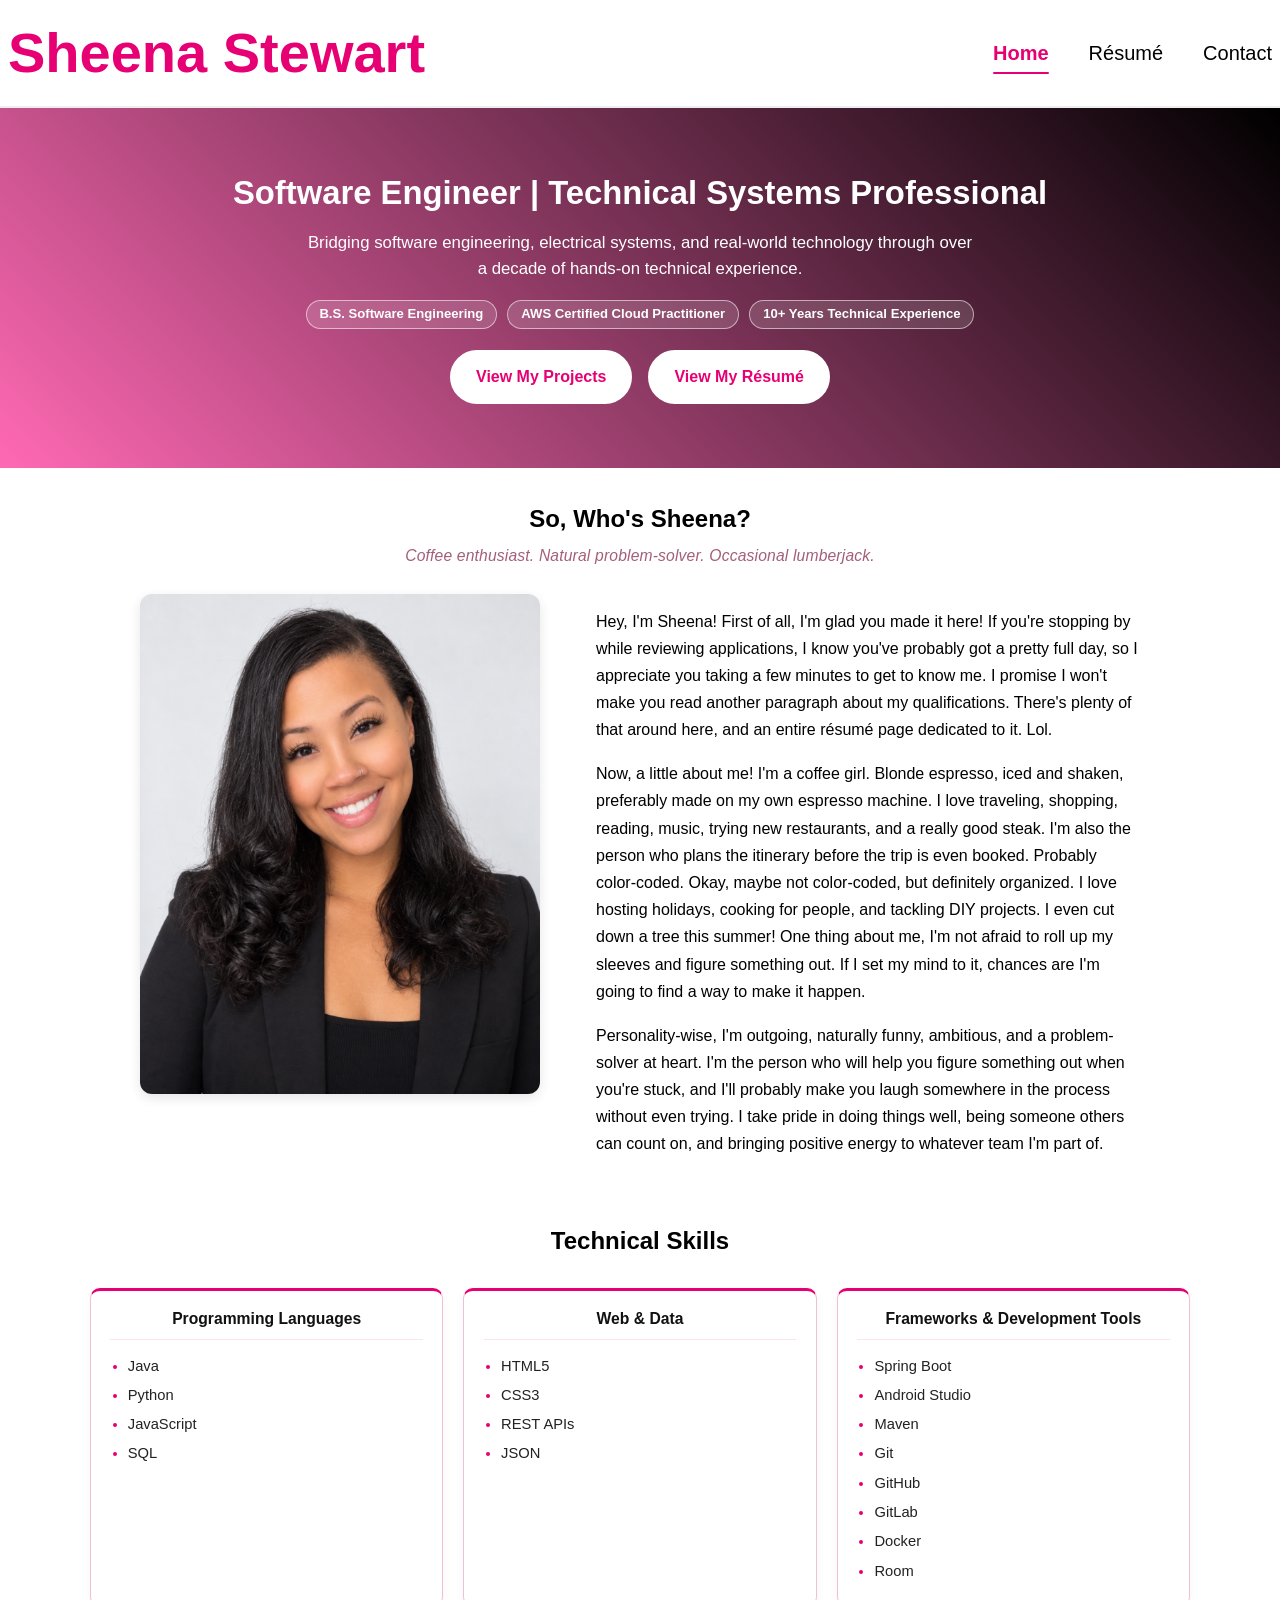
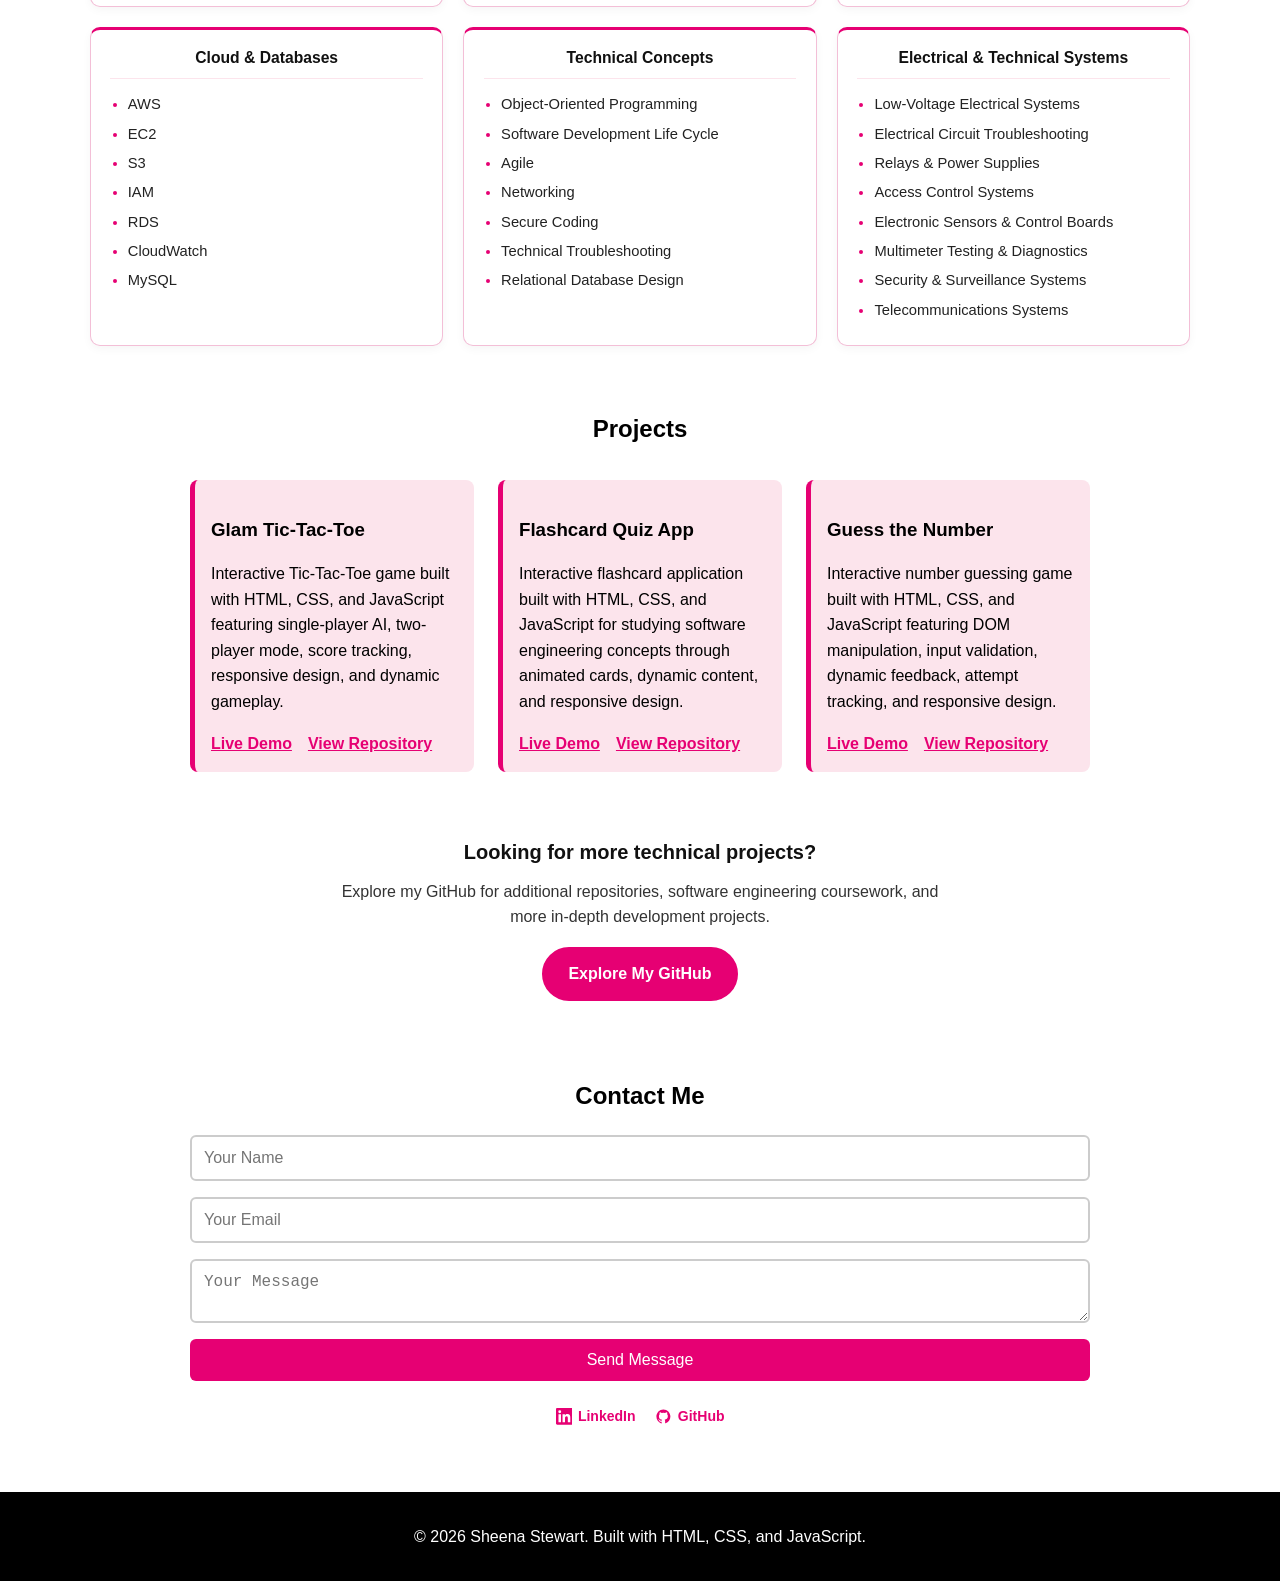
==== commit 385b749b: "Match homepage hero button styles to the same white pill look. Co-authored-by: Cursor <cursoragent@c" ====
--- a/index.html
+++ b/index.html
@@ -29,7 +29,7 @@
     </ul>
     <div class="hero-actions">
       <a href="#projects" class="btn">View My Projects</a>
-      <a href="resume.html" class="btn btn-outline">View My Résumé</a>
+      <a href="resume.html" class="btn">View My Résumé</a>
     </div>
   </header>
 
--- a/style.css
+++ b/style.css
@@ -1,11 +1,19 @@
 /* Base Styles */
+html {
+  scroll-behavior: smooth;
+}
+
+/* Keep in-page anchors (#projects, #contact, etc.) clear of the sticky navbar */
+.home-page section[id] {
+  scroll-margin-top: 7.5rem;
+}
+
 body {
   margin: 0;
   font-family: 'Segoe UI', sans-serif;
   background-color: #fff;
   color: #000;
   line-height: 1.6;
-  scroll-behavior: smooth;
 }
 
 h1, h2, h3 {
@@ -205,18 +213,6 @@
   outline: none;
 }
 
-.hero .btn-outline {
-  background: transparent;
-  color: #fff;
-  border-color: #fff;
-}
-
-.hero .btn-outline:hover,
-.hero .btn-outline:focus-visible {
-  background: #fff;
-  color: #e60073;
-}
-
 .hero-actions {
   display: flex;
   flex-wrap: wrap;
@@ -500,12 +496,6 @@
   margin-top: 1.5rem;
 }
 
-.resume-date {
-  color: #666;
-  font-style: italic;
-  margin-top: -0.25rem;
-}
-
 .resume-skills p {
   margin-bottom: 0.5rem;
 }
@@ -558,8 +548,8 @@
 
 .about-text {
   order: 2;
-  flex: 1 1 60%;
-  min-width: 250px;
+  flex: 1 1 0;
+  min-width: 260px;
 }
 
 .about-text p {
@@ -571,17 +561,23 @@
   margin-bottom: 0;
 }
 
+.home-page .about {
+  max-width: 1000px;
+}
+
 .about-photo {
   order: 1;
-  flex: 1 1 35%;
-  min-width: 200px;
+  flex: 0 1 420px;
+  min-width: 220px;
+  max-width: 420px;
   padding-top: 0.15rem;
 }
 
 .about-photo img {
+  display: block;
   width: 100%;
-  max-width: 300px;
-  aspect-ratio: 1 / 1;
+  max-width: 400px;
+  aspect-ratio: 4 / 5;
   object-fit: cover;
   object-position: center top;
   border-radius: 12px;
@@ -602,10 +598,18 @@
     order: unset;
     flex: 1 1 100%;
     min-width: auto;
+    max-width: none;
   }
 
   .about-photo img {
     margin: 0 auto;
+    max-width: 280px;
+  }
+}
+
+@media (max-width: 390px) {
+  .about-photo img {
+    max-width: 240px;
   }
 }
 
@@ -900,75 +904,101 @@
 
 .resume-page .resume-project-grid {
   display: grid;
-  grid-template-columns: repeat(auto-fit, minmax(250px, 1fr));
+  grid-template-columns: repeat(3, 1fr);
   gap: 1.25rem;
+  align-items: stretch;
 }
 
 .resume-page .resume-project-grid .project {
+  display: flex;
+  flex-direction: column;
+  align-items: flex-start;
+  width: auto;
+  max-width: none;
   margin: 0;
+  padding: 1.15rem 1.25rem;
+  background-color: #fce4ec;
+  border-left: 5px solid #e60073;
+  border-radius: 8px;
+  text-align: left;
+  box-sizing: border-box;
+}
+
+.resume-page .resume-project-grid .project h3 {
+  margin: 0 0 0.55rem;
+  color: #e60073;
+  font-size: 1.05rem;
+  font-weight: 700;
+  line-height: 1.35;
+}
+
+.resume-page .resume-project-grid .project p {
+  margin: 0;
+  color: #333;
+  font-size: 0.92rem;
+  font-weight: 400;
+  line-height: 1.55;
+  text-align: left;
 }
 
 .resume-page .credentials-grid {
   display: grid;
   grid-template-columns: repeat(3, 1fr);
   gap: 1.25rem;
-}
-
-.resume-page .credential-card {
+  align-items: stretch;
+}
+
+.resume-page .credentials-grid .credential-card {
+  display: flex;
+  flex-direction: column;
+  align-items: flex-start;
   background: #fff0f5;
   border-left: 5px solid #e60073;
   border-radius: 8px;
-  padding: 1.1rem 1.2rem;
-}
-
-.resume-page .credential-card h3 {
-  margin: 0 0 0.65rem;
+  padding: 1.15rem 1.25rem;
+  text-align: left;
+}
+
+.resume-page .credentials-grid .credential-card h3 {
+  margin: 0 0 0.7rem;
   color: #e60073;
   font-size: 1.05rem;
-}
-
-.resume-page .credential-card ul {
-  margin: 0;
-  padding-left: 1.15rem;
-}
-
-.resume-page .credential-card li::marker {
-  color: #e60073;
-}
-
-.resume-page .credential-cert-list {
-  list-style: disc;
-  margin: 0;
-  padding-left: 1.15rem;
-}
-
-.resume-page .credential-cert-list > li {
-  margin-bottom: 0.85rem;
-}
-
-.resume-page .credential-cert-list > li:last-child {
-  margin-bottom: 0;
-}
-
-.resume-page .credential-cert-name {
-  display: block;
-}
-
-.resume-page .credential-cert-dates {
-  display: block;
-  margin-top: 0.2rem;
+  font-weight: 700;
+  line-height: 1.3;
+}
+
+.resume-page .credentials-grid .credential-primary {
+  margin: 0 0 0.35rem;
+  color: #111;
+  font-size: 0.98rem;
+  font-weight: 700;
+  line-height: 1.45;
+}
+
+.resume-page .credentials-grid .credential-secondary {
+  margin: 0 0 0.35rem;
+  color: #333;
+  font-size: 0.92rem;
+  font-weight: 400;
+  line-height: 1.5;
+}
+
+.resume-page .credentials-grid .credential-date {
+  margin: 0 0 0.35rem;
+  color: #666;
   font-size: 0.85rem;
-  color: #666;
+  font-weight: 400;
   font-style: italic;
-}
-
-.resume-page .credential-download {
+  line-height: 1.45;
+}
+
+.resume-page .credentials-grid .credential-download {
   display: inline-flex;
   align-items: center;
   justify-content: center;
   gap: 0.35rem;
   width: fit-content;
-  margin-top: 0.75rem;
+  margin-top: 0.85rem;
   padding: 0.45rem 0.95rem;
   border-radius: 999px;
   border: 2px solid #e60073;
@@ -981,23 +1011,18 @@
   transition: background-color 0.25s ease, border-color 0.25s ease;
 }
 
-.resume-page .credential-download:hover,
-.resume-page .credential-download:focus-visible {
+.resume-page .credentials-grid .credential-download:hover,
+.resume-page .credentials-grid .credential-download:focus-visible {
   background: #cc005f;
   border-color: #cc005f;
   color: #fff;
   outline: none;
 }
 
-.resume-page .credential-download-icon {
+.resume-page .credentials-grid .credential-download-icon {
   width: 0.9rem;
   height: 0.9rem;
   flex-shrink: 0;
-}
-
-.resume-page .credential-cert-list .credential-download {
-  margin-top: 0.55rem;
-  margin-left: 0;
 }
 
 .resume-page .resume-download-final {
@@ -1043,8 +1068,16 @@
   }
 
   .resume-page .expertise-grid,
-  .resume-page .credentials-grid {
+  .resume-page .credentials-grid,
+  .resume-page .resume-project-grid {
     grid-template-columns: 1fr;
+  }
+
+  .resume-page .resume-project-grid .project {
+    width: 100%;
+    max-width: none;
+    align-items: flex-start;
+    text-align: left;
   }
 
   .resume-page .resume-hero h1 {
